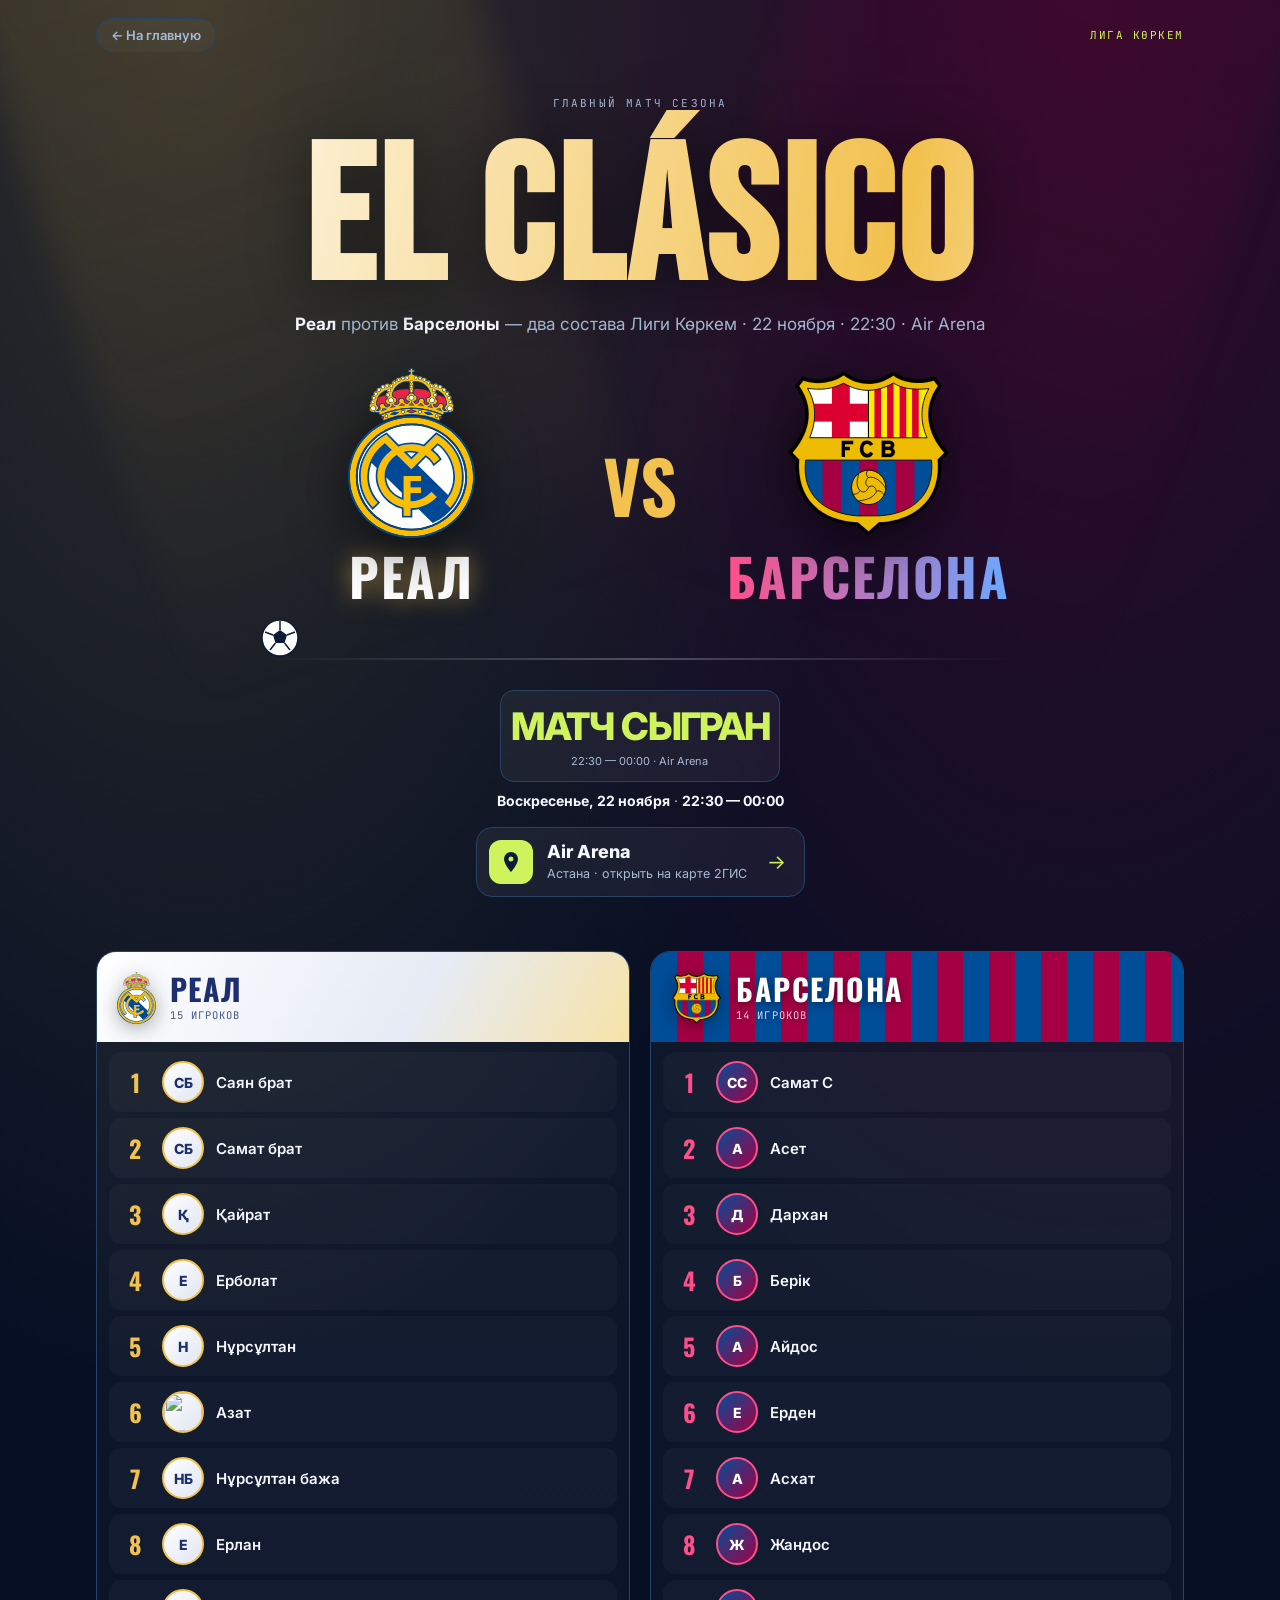
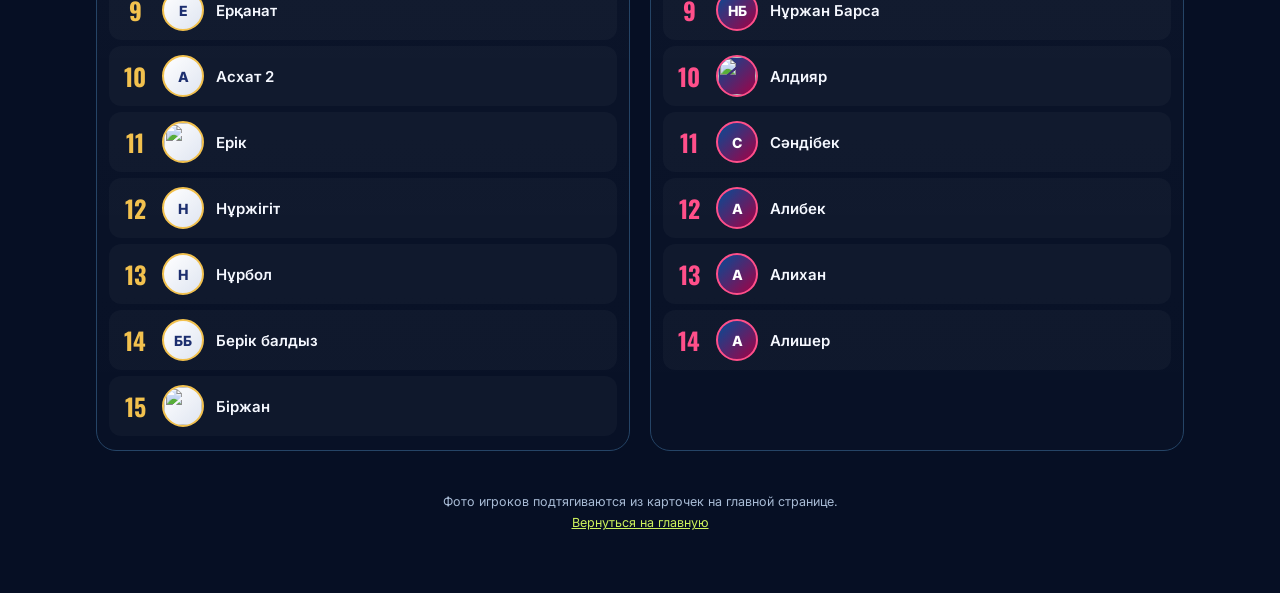
==== el-clasico.html @ fa51f512 "Add files via upload" ====
<!DOCTYPE html>
<html lang="ru">
<head>
<meta charset="UTF-8">
<meta name="viewport" content="width=device-width, initial-scale=1.0">
<title>Эль Класико — ЛИГА КӨРКЕМ</title>
<meta name="robots" content="noindex,nofollow">
<meta name="description" content="Эль Класико Лиги Көркем: Реал против Барселоны. Составы команд.">
<link rel="preconnect" href="https://fonts.googleapis.com">
<link href="https://fonts.googleapis.com/css2?family=Bebas+Neue&family=Oswald:wght@600;700&family=Inter:wght@400;500;600;700;800&family=JetBrains+Mono:wght@500;700&display=swap" rel="stylesheet">
<style>
:root{
  --bg:#060f24;--bg-2:#0b1b38;--line:#254466;--ink:#f5f8ff;--ink-dim:#a8bbd5;--turf:#cef35c;
  --real:#ffffff;--real-gold:#f2c14e;--real-navy:#1d2f6f;
  --barca-red:#a50044;--barca-blue:#004d98;--barca-gold:#edbb00;
}
*{box-sizing:border-box;margin:0;padding:0;}
html{scroll-behavior:smooth;overflow-x:clip;}
body{
  min-height:100vh;color:var(--ink);font-family:Inter,system-ui,sans-serif;overflow-x:hidden;
  background:
    radial-gradient(ellipse at 15% 0,rgba(242,193,78,.18),transparent 45%),
    radial-gradient(ellipse at 85% 0,rgba(165,0,68,.28),transparent 45%),
    var(--bg);
}
a{color:inherit;}

/* ===== INTRO: two halves crash together ===== */
.intro{position:fixed;inset:0;z-index:100;display:flex;pointer-events:none;overflow:hidden;}
.intro-half{flex:1;display:flex;flex-direction:column;align-items:center;justify-content:center;gap:14px;position:relative;}
.intro-half img{height:clamp(80px,22vw,190px);width:auto;max-width:80%;opacity:0;animation:wordIn 2.6s ease forwards;filter:drop-shadow(0 8px 24px rgba(0,0,0,.35));}
.intro-real{padding-right:clamp(50px,13vw,110px);background:linear-gradient(135deg,#ffffff,#e9edf6);color:var(--real-navy);animation:slideL 2.6s cubic-bezier(.7,0,.2,1) forwards;}
.intro-barca{padding-left:clamp(50px,13vw,110px);background:repeating-linear-gradient(90deg,var(--barca-blue) 0 44px,var(--barca-red) 44px 88px);color:#fff;animation:slideR 2.6s cubic-bezier(.7,0,.2,1) forwards;}
.intro-half span{font-family:'Oswald','Bebas Neue',sans-serif;font-weight:700;font-size:clamp(30px,9vw,130px);letter-spacing:.04em;opacity:0;animation:wordIn 2.6s ease forwards;}
.intro-barca span{text-shadow:0 4px 24px rgba(0,0,0,.4);}
.intro-vs{
  position:absolute;left:50%;top:50%;width:clamp(90px,22vw,170px);aspect-ratio:1;border-radius:50%;
  display:flex;align-items:center;justify-content:center;transform:translate(-50%,-50%) scale(0);
  background:radial-gradient(circle,#fff6d6,var(--real-gold) 60%,#b8860b);color:#1a1200;
  font-family:'Oswald','Bebas Neue',sans-serif;font-weight:700;font-size:clamp(44px,10vw,84px);
  box-shadow:0 0 0 10px rgba(255,255,255,.15),0 0 80px 20px rgba(242,193,78,.6);
  animation:vsPop 2.6s cubic-bezier(.3,1.6,.5,1) forwards;
}
.intro-flash{position:absolute;inset:0;background:#fff;opacity:0;animation:flash 2.6s ease forwards;}
@keyframes slideL{0%{transform:translateX(-100%)}22%{transform:translateX(0)}78%{transform:translateX(0)}100%{transform:translateX(-102%)}}
@keyframes slideR{0%{transform:translateX(100%)}22%{transform:translateX(0)}78%{transform:translateX(0)}100%{transform:translateX(102%)}}
@keyframes wordIn{0%,18%{opacity:0;transform:scale(1.3)}30%,78%{opacity:1;transform:scale(1)}100%{opacity:0}}
@keyframes vsPop{0%,24%{transform:translate(-50%,-50%) scale(0) rotate(-90deg)}36%{transform:translate(-50%,-50%) scale(1.15) rotate(8deg)}44%,72%{transform:translate(-50%,-50%) scale(1) rotate(0)}84%,100%{transform:translate(-50%,-50%) scale(0) rotate(90deg)}}
@keyframes flash{0%,26%{opacity:0}29%{opacity:.85}40%,100%{opacity:0}}
.intro.done{display:none;}

/* ===== PAGE ===== */
.wrap{max-width:1120px;margin:0 auto;padding:0 16px 60px;position:relative;z-index:1;}
.topbar{display:flex;align-items:center;justify-content:space-between;gap:12px;padding:18px 0;}
.back{display:inline-flex;align-items:center;gap:8px;text-decoration:none;font-size:13px;font-weight:600;color:var(--ink-dim);border:1px solid var(--line);border-radius:999px;padding:8px 14px;background:rgba(255,255,255,.03);transition:.2s;}
.back:hover{color:var(--ink);border-color:var(--turf);}
.brand{font-family:'JetBrains Mono',monospace;font-size:11px;letter-spacing:.14em;color:var(--turf);text-transform:uppercase;}

/* light beams */
.beams{position:fixed;inset:0;pointer-events:none;z-index:0;overflow:hidden;}
.beam{position:absolute;top:-20%;width:38vw;height:140%;opacity:.13;filter:blur(18px);transform-origin:top center;animation:sweep 9s ease-in-out infinite alternate;}
.beam.l{left:-6vw;background:linear-gradient(180deg,var(--real-gold),transparent 70%);transform:rotate(-18deg);}
.beam.r{right:-6vw;background:linear-gradient(180deg,var(--barca-red),transparent 70%);transform:rotate(18deg);animation-delay:-4.5s;}
@keyframes sweep{from{transform:rotate(-24deg)}to{transform:rotate(-8deg)}}
.beam.r{animation-name:sweepR;}
@keyframes sweepR{from{transform:rotate(24deg)}to{transform:rotate(8deg)}}

.hero{text-align:center;padding:26px 0 10px;}
.eyebrow{font-family:'JetBrains Mono',monospace;font-size:11px;letter-spacing:.2em;text-transform:uppercase;color:var(--ink-dim);}
.title{
  font-family:'Bebas Neue','Oswald',sans-serif;font-size:clamp(64px,17vw,190px);line-height:.88;letter-spacing:.02em;margin:0 0 6px;padding-top:.16em;
  background:linear-gradient(100deg,#ffffff 0%,var(--real-gold) 30%,#ffffff 45%,var(--barca-gold) 60%,#ff5d8f 75%,#ffffff 100%);
  background-size:250% 100%;-webkit-background-clip:text;background-clip:text;color:transparent;
  animation:shimmer 6s linear infinite;filter:drop-shadow(0 6px 30px rgba(0,0,0,.45));
}
@keyframes shimmer{from{background-position:0% 0}to{background-position:250% 0}}
.subtitle{font-size:clamp(14px,3.6vw,17px);color:var(--ink-dim);}
.subtitle b{color:var(--ink);}

.face{display:grid;grid-template-columns:minmax(0,1fr) auto minmax(0,1fr);align-items:center;gap:clamp(10px,4vw,40px);margin:34px auto 8px;max-width:760px;}
.club{display:flex;flex-direction:column;align-items:center;gap:12px;}
.club-name{font-family:'Oswald','Bebas Neue',sans-serif;font-weight:700;font-size:clamp(19px,5.2vw,52px);max-width:100%;letter-spacing:.04em;line-height:1;}
.club-real .club-name{color:#fff;text-shadow:0 0 24px rgba(242,193,78,.55);}
.club-barca .club-name{background:linear-gradient(90deg,#ff4f8a,#6aa8ff);-webkit-background-clip:text;background-clip:text;color:transparent;}
.shield{height:clamp(104px,27vw,170px);width:auto;max-width:100%;filter:drop-shadow(0 14px 30px rgba(0,0,0,.55));animation:float 4s ease-in-out infinite;}
.club-barca .shield{animation-delay:-2s;}
@keyframes float{0%,100%{transform:translateY(0) rotate(-2deg)}50%{transform:translateY(-10px) rotate(2deg)}}
.vs{font-family:'Oswald','Bebas Neue',sans-serif;font-weight:700;font-size:clamp(38px,10vw,72px);color:var(--real-gold);position:relative;animation:pulse 1.8s ease-in-out infinite;}
@keyframes pulse{0%,100%{transform:scale(1);text-shadow:0 0 0 rgba(242,193,78,0)}50%{transform:scale(1.12);text-shadow:0 0 28px rgba(242,193,78,.8)}}

/* rolling ball */
.ball-track{position:relative;height:56px;max-width:760px;margin:6px auto 0;overflow:hidden;}
.ball-track::after{content:"";position:absolute;left:0;right:0;bottom:6px;height:2px;background:linear-gradient(90deg,transparent,rgba(255,255,255,.25),transparent);}
.ball{position:absolute;bottom:8px;width:40px;height:40px;animation:roll 5s ease-in-out infinite alternate;}
.ball svg{width:100%;height:100%;animation:spin 5s ease-in-out infinite alternate;}
@keyframes roll{from{left:4%}to{left:calc(96% - 40px)}}
@keyframes spin{from{transform:rotate(0)}to{transform:rotate(1080deg)}}

.countdown{display:flex;justify-content:center;gap:10px;margin:10px 0 6px;flex-wrap:wrap;}
.cd{min-width:74px;padding:12px 10px;border-radius:14px;background:rgba(255,255,255,.05);border:1px solid var(--line);text-align:center;}
.cd b{display:block;font-size:clamp(26px,7vw,38px);font-weight:800;letter-spacing:-.05em;color:var(--turf);font-variant-numeric:tabular-nums;}
.cd span{font-size:11px;color:var(--ink-dim);}
.when{margin-top:10px;font-size:14px;color:var(--ink-dim);}
.venue{
  display:inline-flex;align-items:center;gap:14px;margin-top:18px;padding:12px 18px 12px 12px;border-radius:16px;text-decoration:none;
  background:rgba(255,255,255,.05);border:1px solid var(--line);text-align:left;max-width:100%;transition:.2s;
}
.venue:hover{border-color:var(--turf);background:rgba(206,243,92,.08);transform:translateY(-2px);}
.venue-pin{width:44px;height:44px;flex:none;border-radius:12px;display:flex;align-items:center;justify-content:center;background:var(--turf);color:#0b1b38;animation:pin 2s ease-in-out infinite;}
.venue-pin svg{width:24px;height:24px;}
@keyframes pin{0%,100%{transform:translateY(0)}50%{transform:translateY(-4px)}}
.venue-text b{display:block;font-size:18px;font-weight:800;color:var(--ink);}
.venue-text small{font-size:12.5px;color:var(--ink-dim);}
.venue-go{margin-left:6px;font-size:20px;color:var(--turf);}
.when b{color:var(--ink);}

/* ===== LINE-UPS ===== */
.lineups{display:grid;grid-template-columns:1fr 1fr;gap:20px;margin-top:44px;}
.team{border-radius:20px;overflow:hidden;border:1px solid var(--line);background:linear-gradient(180deg,rgba(255,255,255,.04),rgba(255,255,255,.01));position:relative;}
.team-head{padding:20px 20px 18px;display:flex;align-items:center;gap:14px;position:relative;overflow:hidden;}
.team-real .team-head{background:linear-gradient(120deg,#ffffff,#e6ebf5 60%,#f7e3a8);color:var(--real-navy);}
.team-barca .team-head{background:repeating-linear-gradient(90deg,var(--barca-blue) 0 26px,var(--barca-red) 26px 52px);color:#fff;}
.team-head::after{content:"";position:absolute;top:0;bottom:0;width:40%;left:-60%;background:linear-gradient(100deg,transparent,rgba(255,255,255,.55),transparent);animation:glint 4.5s ease-in-out infinite;}
.team-barca .team-head::after{animation-delay:-2.2s;background:linear-gradient(100deg,transparent,rgba(255,255,255,.3),transparent);}
@keyframes glint{0%,60%{left:-60%}100%{left:130%}}
.team-head .mini{height:52px;width:auto;flex:none;position:relative;z-index:1;filter:drop-shadow(0 4px 10px rgba(0,0,0,.35));}
.team-head h2{font-family:'Oswald','Bebas Neue',sans-serif;font-weight:700;font-size:30px;letter-spacing:.05em;line-height:1;}
.team-head small{display:block;font-family:'JetBrains Mono',monospace;font-size:10.5px;letter-spacing:.1em;opacity:.8;margin-top:4px;}
.team-barca .team-head h2,.team-barca .team-head small{text-shadow:0 2px 10px rgba(0,0,0,.45);}
.roster{list-style:none;padding:10px 12px 14px;display:flex;flex-direction:column;gap:6px;}
.player{
  --c:var(--real-gold);display:flex;align-items:center;gap:12px;padding:8px 10px;border-radius:12px;
  background:rgba(255,255,255,.03);border:1px solid transparent;
  opacity:0;transform:translateY(14px) scale(.98);transition:transform .25s,border-color .25s,background .25s;
}
.team-barca .player{--c:#ff4f8a;}
.player.in{animation:playerIn .55s cubic-bezier(.2,.8,.2,1) forwards;animation-delay:var(--d,0s);}
@keyframes playerIn{to{opacity:1;transform:none}}
.player:hover{border-color:var(--c);background:rgba(255,255,255,.06);transform:translateX(4px);}
.num{width:30px;flex:none;text-align:center;font-family:'Oswald','Bebas Neue',sans-serif;font-weight:700;font-size:24px;color:var(--c);}
.ava{width:42px;height:42px;flex:none;border-radius:50%;overflow:hidden;display:flex;align-items:center;justify-content:center;font-weight:800;font-size:14px;border:2px solid var(--c);}
.team-real .ava{background:linear-gradient(135deg,#fff,#dfe5f1);color:var(--real-navy);}
.team-barca .ava{background:linear-gradient(135deg,var(--barca-blue),var(--barca-red));color:#fff;}
.ava img{width:100%;height:100%;object-fit:cover;display:block;}
.pname{font-size:15px;font-weight:600;min-width:0;overflow:hidden;text-overflow:ellipsis;white-space:nowrap;}
.count{margin-left:auto;font-family:'JetBrains Mono',monospace;font-size:11px;color:var(--ink-dim);}

.foot{text-align:center;margin-top:40px;color:var(--ink-dim);font-size:12.5px;line-height:1.7;}
.foot a{color:var(--turf);}

@media (max-width:760px){
  .lineups{grid-template-columns:1fr;}
}
@media (prefers-reduced-motion:reduce){
  .intro{display:none;}
  *,*::before,*::after{animation:none !important;transition:none !important;}
  .player{opacity:1;transform:none;}
}
</style>
</head>
<body>

<div class="intro" id="intro" aria-hidden="true">
  <div class="intro-half intro-real"><img src="img/real-madrid.svg" alt=""><span>РЕАЛ</span></div>
  <div class="intro-half intro-barca"><img src="img/fc-barcelona.svg" alt=""><span>БАРСА</span></div>
  <div class="intro-vs">VS</div>
  <div class="intro-flash"></div>
</div>

<div class="beams" aria-hidden="true"><div class="beam l"></div><div class="beam r"></div></div>

<div class="wrap">
  <div class="topbar">
    <a class="back" href="index.html">← На главную</a>
    <span class="brand">Лига Көркем</span>
  </div>

  <header class="hero">
    <div class="eyebrow">Главный матч сезона</div>
    <h1 class="title">EL CLÁSICO</h1>
    <p class="subtitle"><b>Реал</b> против <b>Барселоны</b> — два состава Лиги Көркем · 22 ноября · 22:30 · Air Arena</p>

    <div class="face">
      <div class="club club-real">
        <img class="shield" src="img/real-madrid.svg" alt="Герб Реала">
        <div class="club-name">РЕАЛ</div>
      </div>
      <div class="vs">VS</div>
      <div class="club club-barca">
        <img class="shield" src="img/fc-barcelona.svg" alt="Герб Барселоны">
        <div class="club-name">БАРСЕЛОНА</div>
      </div>
    </div>

    <div class="ball-track" aria-hidden="true">
      <div class="ball">
        <svg viewBox="0 0 40 40"><circle cx="20" cy="20" r="18" fill="#fff" stroke="#0b1b38" stroke-width="1.5"/><path d="M20 12 L27 17 L24.5 25 H15.5 L13 17 Z" fill="#0b1b38"/><path d="M20 12 V3 M27 17 L35 14 M24.5 25 L30 32 M15.5 25 L10 32 M13 17 L5 14" stroke="#0b1b38" stroke-width="1.5"/></svg>
      </div>
    </div>

    <div class="eyebrow" id="cdLabel" style="margin-top:24px;">До дня матча</div>
    <div class="countdown" id="countdown" aria-live="off">
      <div class="cd"><b id="cdD">0</b><span>дней</span></div>
      <div class="cd"><b id="cdH">0</b><span>часов</span></div>
      <div class="cd"><b id="cdM">0</b><span>минут</span></div>
      <div class="cd"><b id="cdS">0</b><span>секунд</span></div>
    </div>
    <div class="when" id="when"></div>
    <a class="venue" href="https://2gis.kz/astana/geo/70000001110439017/71.373244,51.077439" target="_blank" rel="noopener">
      <span class="venue-pin" aria-hidden="true"><svg viewBox="0 0 24 24"><path d="M12 2a7 7 0 0 0-7 7c0 5.2 7 13 7 13s7-7.8 7-13a7 7 0 0 0-7-7zm0 9.5A2.5 2.5 0 1 1 12 6.5a2.5 2.5 0 0 1 0 5z" fill="currentColor"/></svg></span>
      <span class="venue-text"><b>Air Arena</b><small>Астана · открыть на карте 2ГИС</small></span>
      <span class="venue-go" aria-hidden="true">→</span>
    </a>
  </header>

  <section class="lineups" aria-label="Составы">
    <article class="team team-real">
      <div class="team-head">
        <img class="mini" src="img/real-madrid.svg" alt="">
        <div><h2>РЕАЛ</h2><small id="countReal">СОСТАВ</small></div>
      </div>
      <ol class="roster" id="rosterReal"></ol>
    </article>
    <article class="team team-barca">
      <div class="team-head">
        <img class="mini" src="img/fc-barcelona.svg" alt="">
        <div><h2>БАРСЕЛОНА</h2><small id="countBarca">СОСТАВ</small></div>
      </div>
      <ol class="roster" id="rosterBarca"></ol>
    </article>
  </section>

  <p class="foot">Фото игроков подтягиваются из карточек на главной странице.<br><a href="index.html">Вернуться на главную</a></p>
</div>

<script>
/* Match day and time (Astana, UTC+5). An end time earlier than the start means after midnight. */
const CLASICO_DATE = "2026-11-22";
const CLASICO_TIME = "22:30";
const CLASICO_END = "00:00";

/* id = player id on the main page, so the card photo can be shown; null = not in the base yet.
   photo = a picture kept in the repo (img/players/), shown instead of the database one. */
const REAL = [
  {name:"Саян брат", id:13}, {name:"Самат брат", id:30}, {name:"Қайрат", id:4}, {name:"Ерболат", id:3},
  {name:"Нұрсұлтан", id:23}, {name:"Азат", id:11, photo:"img/players/azat.webp"}, {name:"Нұрсұлтан бажа", id:2}, {name:"Ерлан", id:15},
  {name:"Ерқанат", id:null}, {name:"Асхат 2", id:null}, {name:"Ерік", id:null, photo:"img/players/erik.webp"}, {name:"Нұржігіт", id:14},
  {name:"Нұрбол", id:5}, {name:"Берік балдыз", id:17}, {name:"Біржан", id:null, photo:"img/players/birzhan.webp"}
];
const BARCA = [
  {name:"Самат С", id:29}, {name:"Асет", id:9}, {name:"Дархан", id:1}, {name:"Берік", id:31},
  {name:"Айдос", id:25}, {name:"Ерден", id:16}, {name:"Асхат", id:10}, {name:"Жандос", id:7},
  {name:"Нұржан Барса", id:27}, {name:"Алдияр", id:12, photo:"img/players/aldiyar.webp"}, {name:"Сәндібек", id:8}, {name:"Алибек", id:21},
  {name:"Алихан", id:6}, {name:"Алишер", id:null}
];

const SUPABASE_URL = "https://zqcmalkwnonvpdpfnive.supabase.co";
const SUPABASE_ANON_KEY = "eyJhbGciOiJIUzI1NiIsInR5cCI6IkpXVCJ9.eyJpc3MiOiJzdXBhYmFzZSIsInJlZiI6InpxY21hbGt3bm9udnBkcGZuaXZlIiwicm9sZSI6ImFub24iLCJpYXQiOjE3ODQzMTUyMjksImV4cCI6MjA5OTg5MTIyOX0.Jg2g1Ysm6sxayHot3XFTdHs9Q5ZvdEonglq4zp9zMRU";

function esc(s){ return String(s).replace(/[&<>"']/g,c=>({"&":"&amp;","<":"&lt;",">":"&gt;",'"':"&quot;","'":"&#39;"}[c])); }
function initials(name){ return name.split(/\s+/).filter(w=>/^\p{L}/u.test(w)).map(w=>w[0]).slice(0,2).join("").toUpperCase(); }
function plural(n,one,few,many){ const a=n%10,b=n%100; return a===1&&b!==11?one:a>=2&&a<=4&&(b<12||b>14)?few:many; }

function renderRoster(listId, countId, players){
  const ol = document.getElementById(listId);
  ol.innerHTML = players.map((p,i)=>`
    <li class="player" style="--d:${(i*0.06).toFixed(2)}s" data-id="${p.id ?? ""}">
      <span class="num">${i+1}</span>
      <span class="ava">${p.photo ? `<img src="${esc(p.photo)}" alt="" data-static>` : esc(initials(p.name))}</span>
      <span class="pname">${esc(p.name)}</span>
    </li>`).join("");
  document.getElementById(countId).textContent = `${players.length} ${plural(players.length,"ИГРОК","ИГРОКА","ИГРОКОВ")}`;
}
renderRoster("rosterReal","countReal",REAL);
renderRoster("rosterBarca","countBarca",BARCA);

/* players appear one by one when the line-up scrolls into view */
const io = "IntersectionObserver" in window ? new IntersectionObserver(entries=>{
  entries.forEach(e=>{ if(e.isIntersecting){ e.target.querySelectorAll(".player").forEach(el=>el.classList.add("in")); io.unobserve(e.target); } });
},{threshold:.15}) : null;
document.querySelectorAll(".roster").forEach(r=>{ if(io) io.observe(r); else r.querySelectorAll(".player").forEach(el=>el.classList.add("in")); });

/* intro overlay: remove after it plays, or on tap */
const intro = document.getElementById("intro");
const hideIntro = ()=>intro.classList.add("done");
setTimeout(hideIntro, 2700);
document.addEventListener("click", hideIntro, {once:true});

/* countdown */
const KICKOFF = new Date(`${CLASICO_DATE}T${CLASICO_TIME || "00:00"}:00+05:00`);
const MATCH_END = CLASICO_TIME
  ? new Date(new Date(`${CLASICO_DATE}T${CLASICO_END}:00+05:00`).getTime() + (CLASICO_END <= CLASICO_TIME ? 86400000 : 0))
  : new Date(`${CLASICO_DATE}T23:59:59+05:00`);
const dateText = new Intl.DateTimeFormat("ru-RU",{timeZone:"Asia/Qyzylorda",weekday:"long",day:"numeric",month:"long"}).format(KICKOFF);
document.getElementById("when").innerHTML = `<b>${dateText[0].toUpperCase()+dateText.slice(1)}</b> · `
  + (CLASICO_TIME ? `<b>${CLASICO_TIME} — ${CLASICO_END}</b>` : "время начала уточняется");
document.getElementById("cdLabel").textContent = CLASICO_TIME ? "До начала матча" : "До дня матча";
function tick(){
  const now = Date.now();
  let s = Math.max(0, Math.floor((KICKOFF - now)/1000));
  if(s===0){
    const live = now <= MATCH_END;
    document.getElementById("cdLabel").textContent = "";
    document.getElementById("countdown").innerHTML = `<div class="cd" style="min-width:220px"><b>${live ? (CLASICO_TIME ? "ИДЁТ МАТЧ" : "МАТЧ СЕГОДНЯ") : "МАТЧ СЫГРАН"}</b><span>${CLASICO_TIME ? `${CLASICO_TIME} — ${CLASICO_END} · ` : ""}Air Arena</span></div>`;
    if(live) setTimeout(tick, 30000); // switch to "played" when the match ends
    return;
  }
  const set=(id,v)=>{ document.getElementById(id).textContent = v; };
  set("cdD", Math.floor(s/86400)); s%=86400;
  set("cdH", Math.floor(s/3600)); s%=3600;
  set("cdM", Math.floor(s/60));
  set("cdS", s%60);
  setTimeout(tick, 1000);
}
tick();

/* photos from the main page's player cards (read-only; the page works without them) */
const sbGet = async query=>{
  const res = await fetch(`${SUPABASE_URL}/rest/v1/app_data?${query}`, {headers:{apikey:SUPABASE_ANON_KEY, Authorization:`Bearer ${SUPABASE_ANON_KEY}`}});
  if(!res.ok) throw new Error(res.status);
  return res.json();
};
// same letter folding as the main page, so "Ерқанат" finds "Ерканат" too
const normName = s=>s.toLowerCase().replace(/ё/g,"е").replace(/ә/g,"а").replace(/қ/g,"к").replace(/[ұү]/g,"у")
  .replace(/ғ/g,"г").replace(/і/g,"и").replace(/ң/g,"н").replace(/ө/g,"о").replace(/\s+/g," ").trim();
/* Players added on the site itself (not in the built-in list) only have an id in the database: find them by name. */
async function linkCustomPlayers(){
  const missing = [...REAL, ...BARCA].filter(p=>p.id===null);
  if(!missing.length) return;
  const rows = await sbGet(`select=value&key=eq.custom-players`);
  let custom = [];
  try{ custom = JSON.parse(rows[0]?.value || "[]"); }catch(e){}
  missing.forEach(p=>{
    const found = custom.find(c=>c && c.name && normName(c.name)===normName(p.name));
    if(!found) return;
    p.id = found.id;
    document.querySelectorAll(".player").forEach(li=>{
      if(li.dataset.id==="" && li.querySelector(".pname").textContent===p.name) li.dataset.id = found.id;
    });
  });
}
async function loadPhotos(){
  try{ await linkCustomPlayers(); }catch(e){ /* keep going with the known ids */ }
  const ids = [...new Set([...REAL, ...BARCA].map(p=>p.id).filter(id=>id!==null))];
  const keys = ids.map(id=>`"photo:${id}"`).join(",");
  try{
    const rows = await sbGet(`select=key,value&key=in.(${encodeURIComponent(keys)})`);
    rows.forEach(row=>{
      const id = row.key.slice(6);
      if(typeof row.value!=="string" || !/^(data:image\/|https:\/\/)/.test(row.value)) return;
      document.querySelectorAll(`.player[data-id="${id}"] .ava`).forEach(ava=>{
        if(ava.querySelector("img[data-static]")) return; // a photo placed in the repo wins over the database one
        const img = new Image();
        img.alt = ""; img.src = row.value;
        img.onload = ()=>ava.replaceChildren(img);
      });
    });
  }catch(e){ /* database asleep or offline: initials stay */ }
}
loadPhotos();
</script>
</body>
</html>
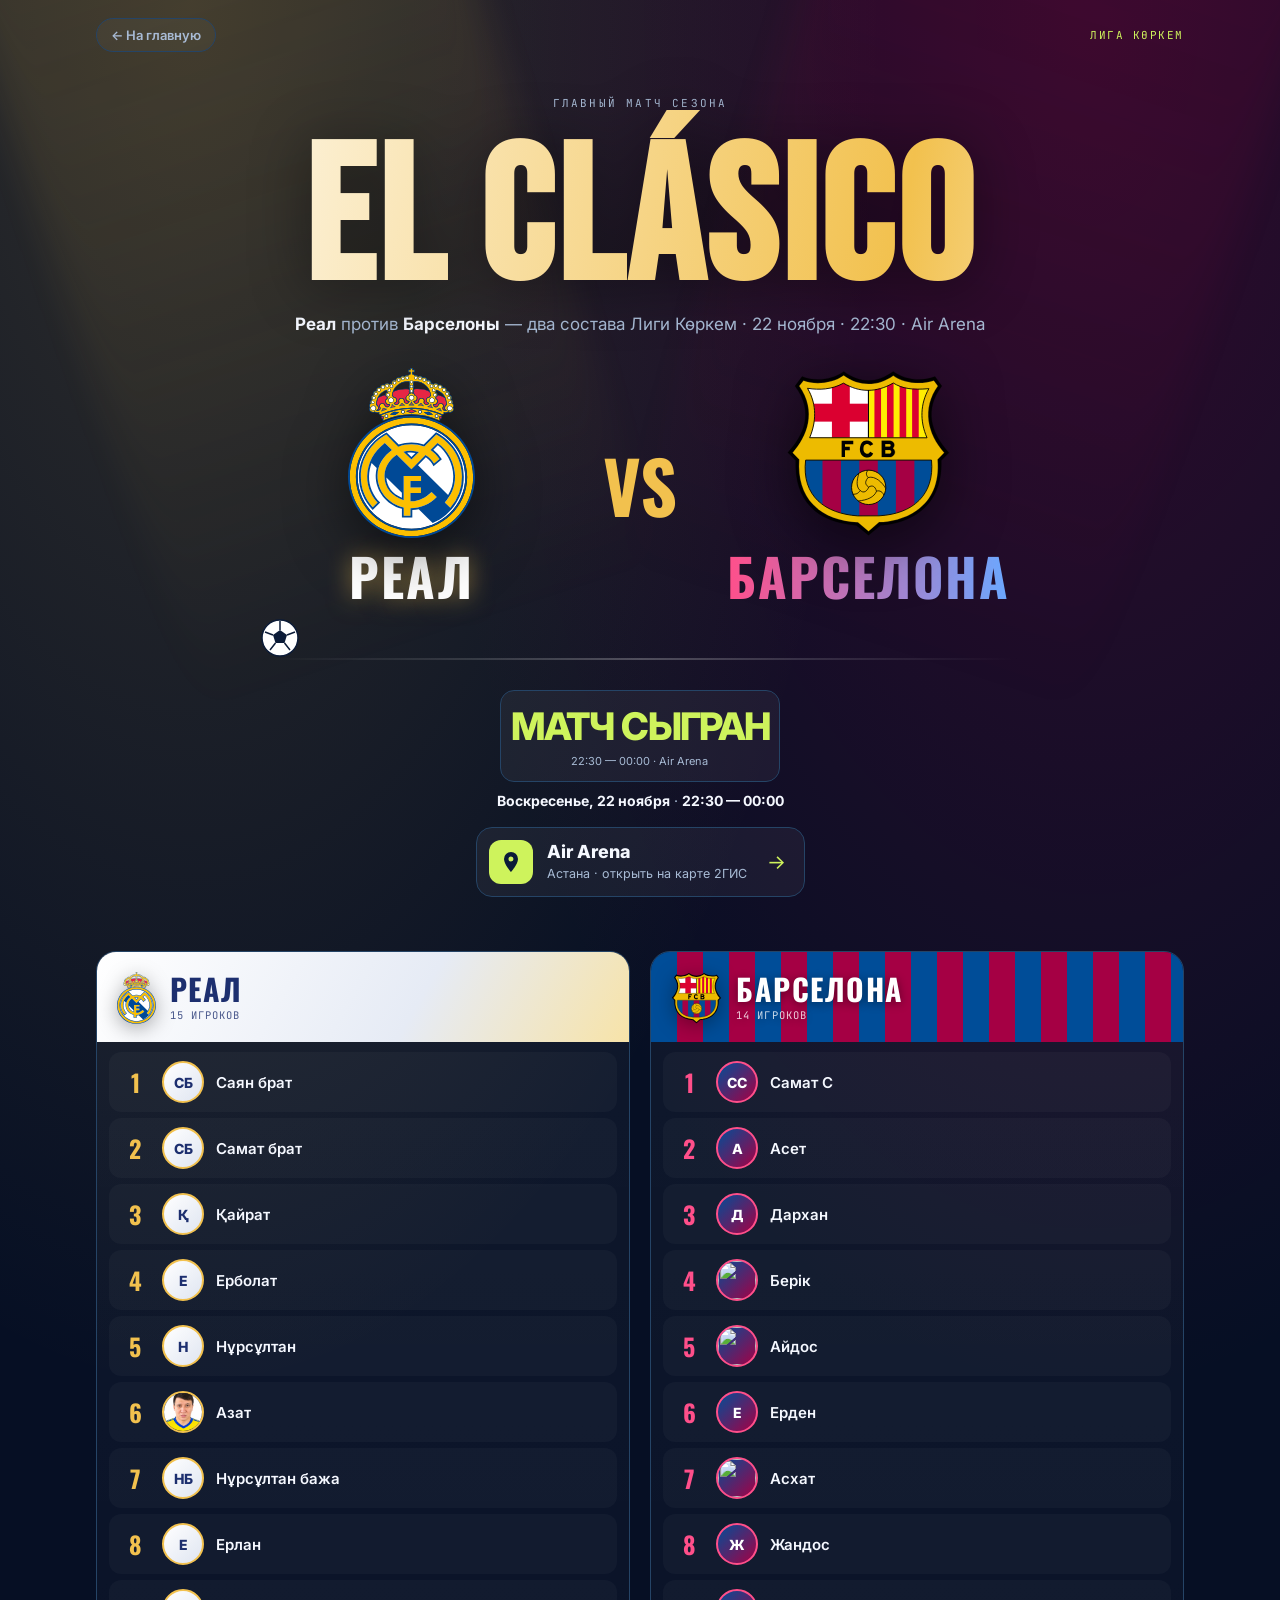
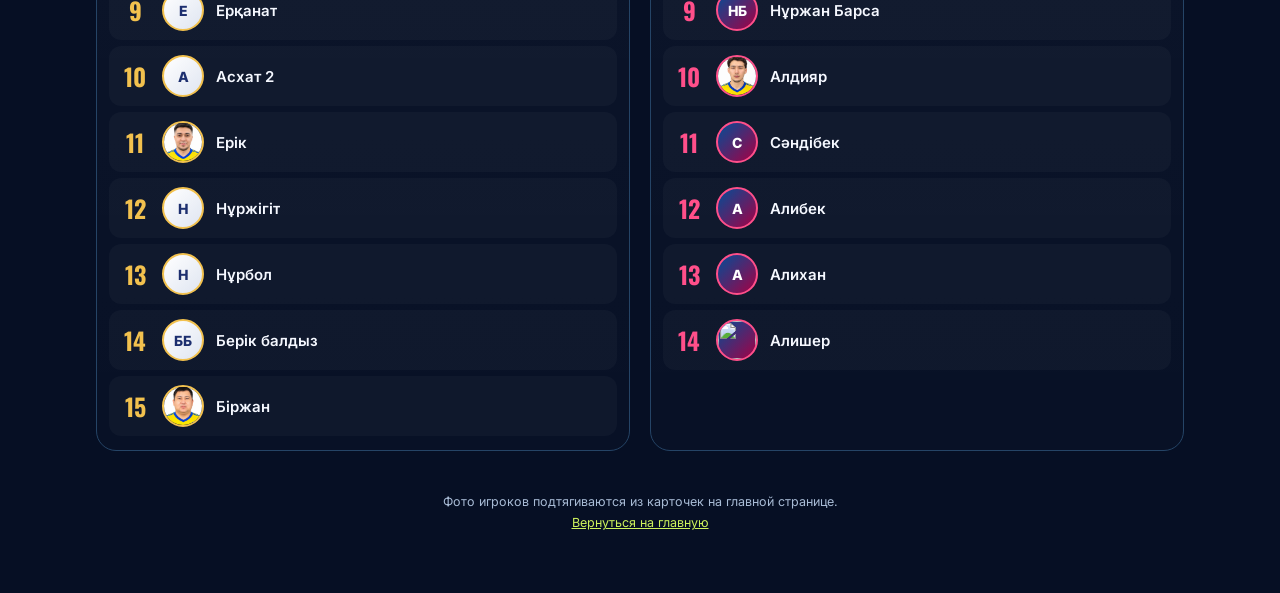
==== commit c7de9959: "Update el-clasico.html" ====
--- a/el-clasico.html
+++ b/el-clasico.html
@@ -248,10 +248,10 @@
   {name:"Нұрбол", id:5}, {name:"Берік балдыз", id:17}, {name:"Біржан", id:null, photo:"img/players/birzhan.webp"}
 ];
 const BARCA = [
-  {name:"Самат С", id:29}, {name:"Асет", id:9}, {name:"Дархан", id:1}, {name:"Берік", id:31},
-  {name:"Айдос", id:25}, {name:"Ерден", id:16}, {name:"Асхат", id:10}, {name:"Жандос", id:7},
+  {name:"Самат С", id:29}, {name:"Асет", id:9}, {name:"Дархан", id:1}, {name:"Берік", id:31, photo:"img/players/berik.webp"},
+  {name:"Айдос", id:25, photo:"img/players/aidos.webp"}, {name:"Ерден", id:16}, {name:"Асхат", id:10, photo:"img/players/askhat.webp"}, {name:"Жандос", id:7},
   {name:"Нұржан Барса", id:27}, {name:"Алдияр", id:12, photo:"img/players/aldiyar.webp"}, {name:"Сәндібек", id:8}, {name:"Алибек", id:21},
-  {name:"Алихан", id:6}, {name:"Алишер", id:null}
+  {name:"Алихан", id:6}, {name:"Алишер", id:null, photo:"img/players/alisher.webp"}
 ];
 
 const SUPABASE_URL = "https://zqcmalkwnonvpdpfnive.supabase.co";
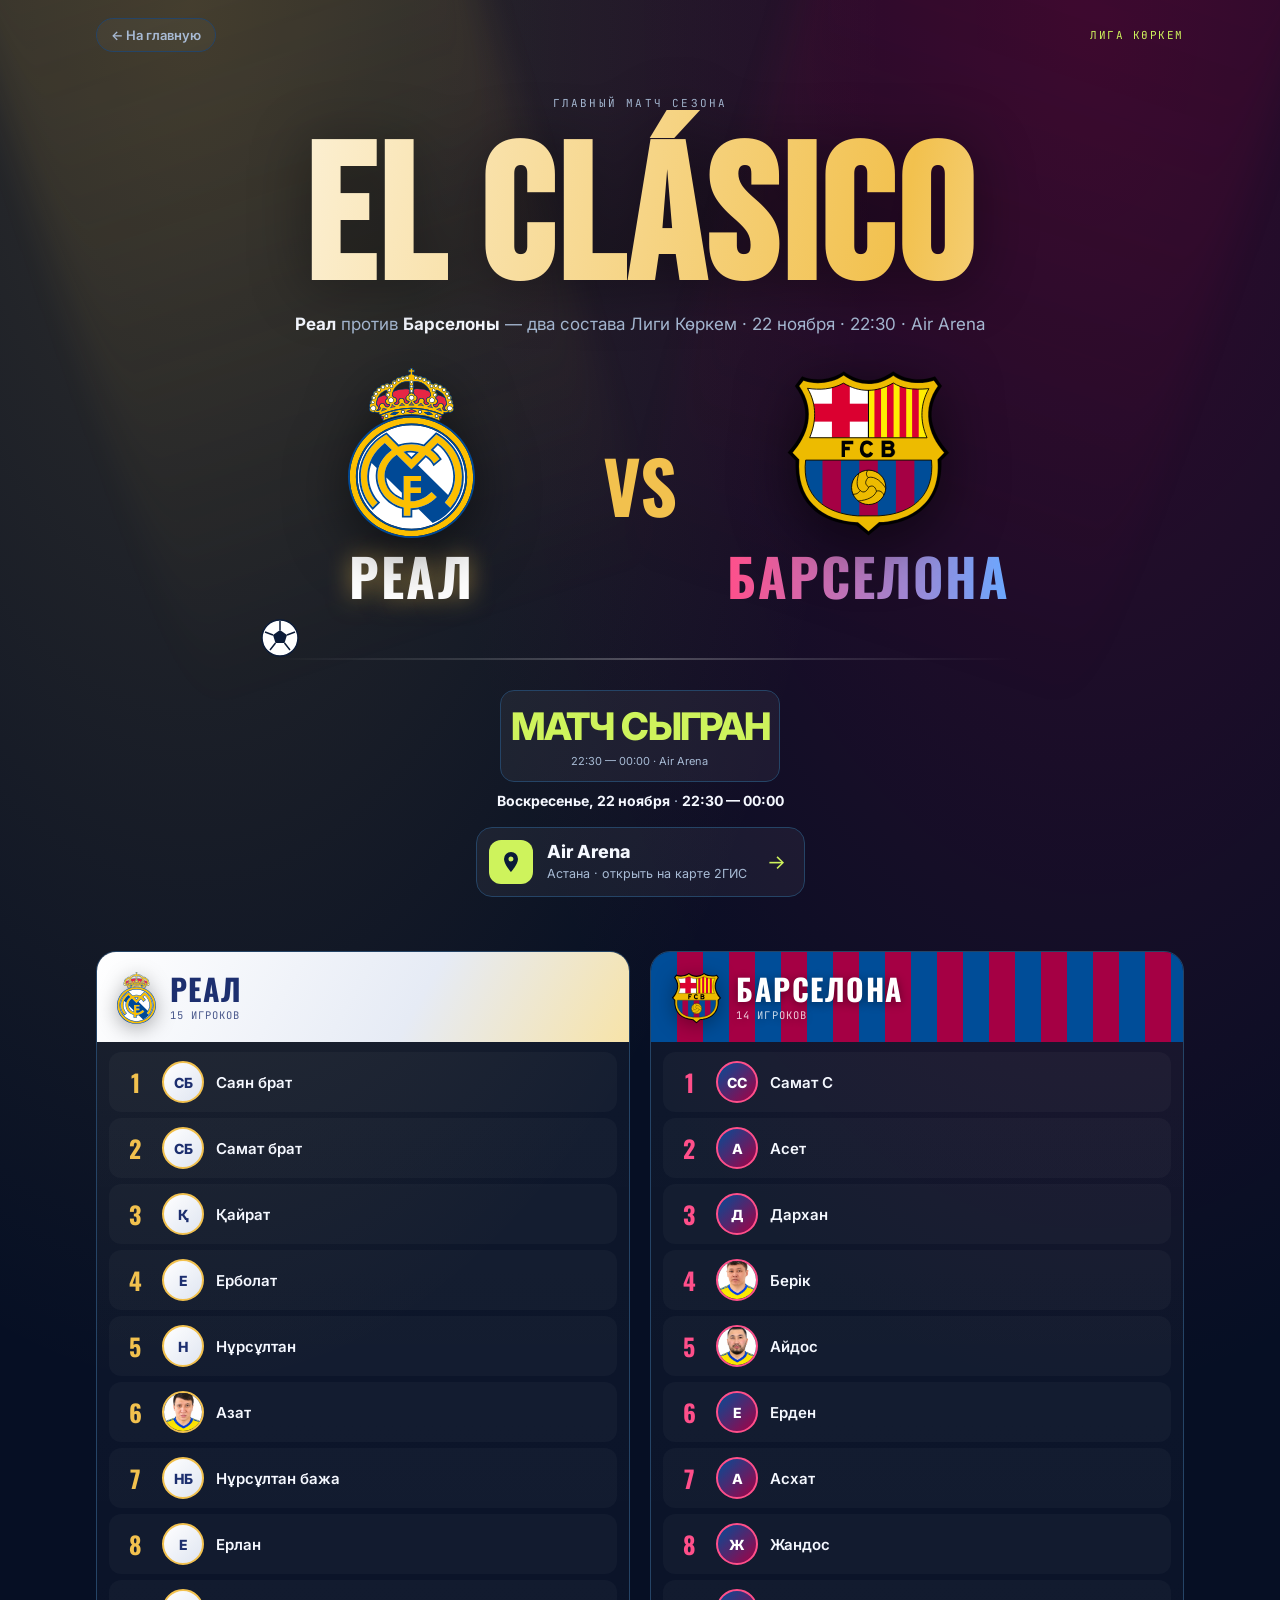
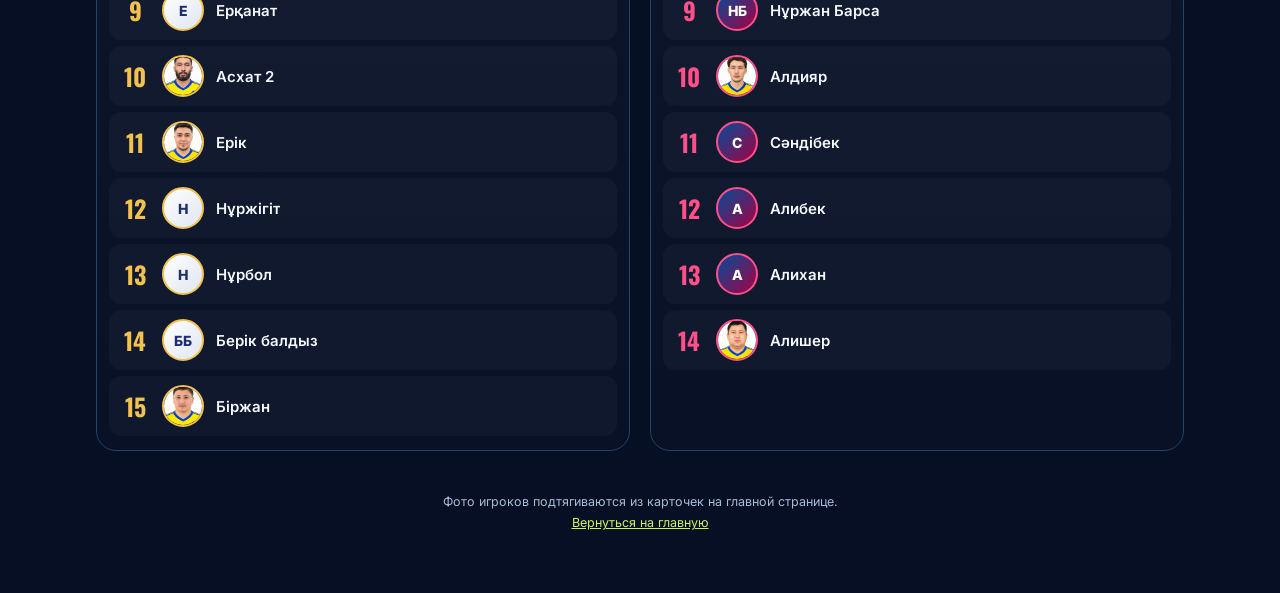
==== commit 5ce62846: "Add files via upload" ====
--- a/el-clasico.html
+++ b/el-clasico.html
@@ -244,12 +244,12 @@
 const REAL = [
   {name:"Саян брат", id:13}, {name:"Самат брат", id:30}, {name:"Қайрат", id:4}, {name:"Ерболат", id:3},
   {name:"Нұрсұлтан", id:23}, {name:"Азат", id:11, photo:"img/players/azat.webp"}, {name:"Нұрсұлтан бажа", id:2}, {name:"Ерлан", id:15},
-  {name:"Ерқанат", id:null}, {name:"Асхат 2", id:null}, {name:"Ерік", id:null, photo:"img/players/erik.webp"}, {name:"Нұржігіт", id:14},
+  {name:"Ерқанат", id:null}, {name:"Асхат 2", id:null, photo:"img/players/askhat2.webp"}, {name:"Ерік", id:null, photo:"img/players/erik.webp"}, {name:"Нұржігіт", id:14},
   {name:"Нұрбол", id:5}, {name:"Берік балдыз", id:17}, {name:"Біржан", id:null, photo:"img/players/birzhan.webp"}
 ];
 const BARCA = [
   {name:"Самат С", id:29}, {name:"Асет", id:9}, {name:"Дархан", id:1}, {name:"Берік", id:31, photo:"img/players/berik.webp"},
-  {name:"Айдос", id:25, photo:"img/players/aidos.webp"}, {name:"Ерден", id:16}, {name:"Асхат", id:10, photo:"img/players/askhat.webp"}, {name:"Жандос", id:7},
+  {name:"Айдос", id:25, photo:"img/players/aidos.webp"}, {name:"Ерден", id:16}, {name:"Асхат", id:10}, {name:"Жандос", id:7},
   {name:"Нұржан Барса", id:27}, {name:"Алдияр", id:12, photo:"img/players/aldiyar.webp"}, {name:"Сәндібек", id:8}, {name:"Алибек", id:21},
   {name:"Алихан", id:6}, {name:"Алишер", id:null, photo:"img/players/alisher.webp"}
 ];
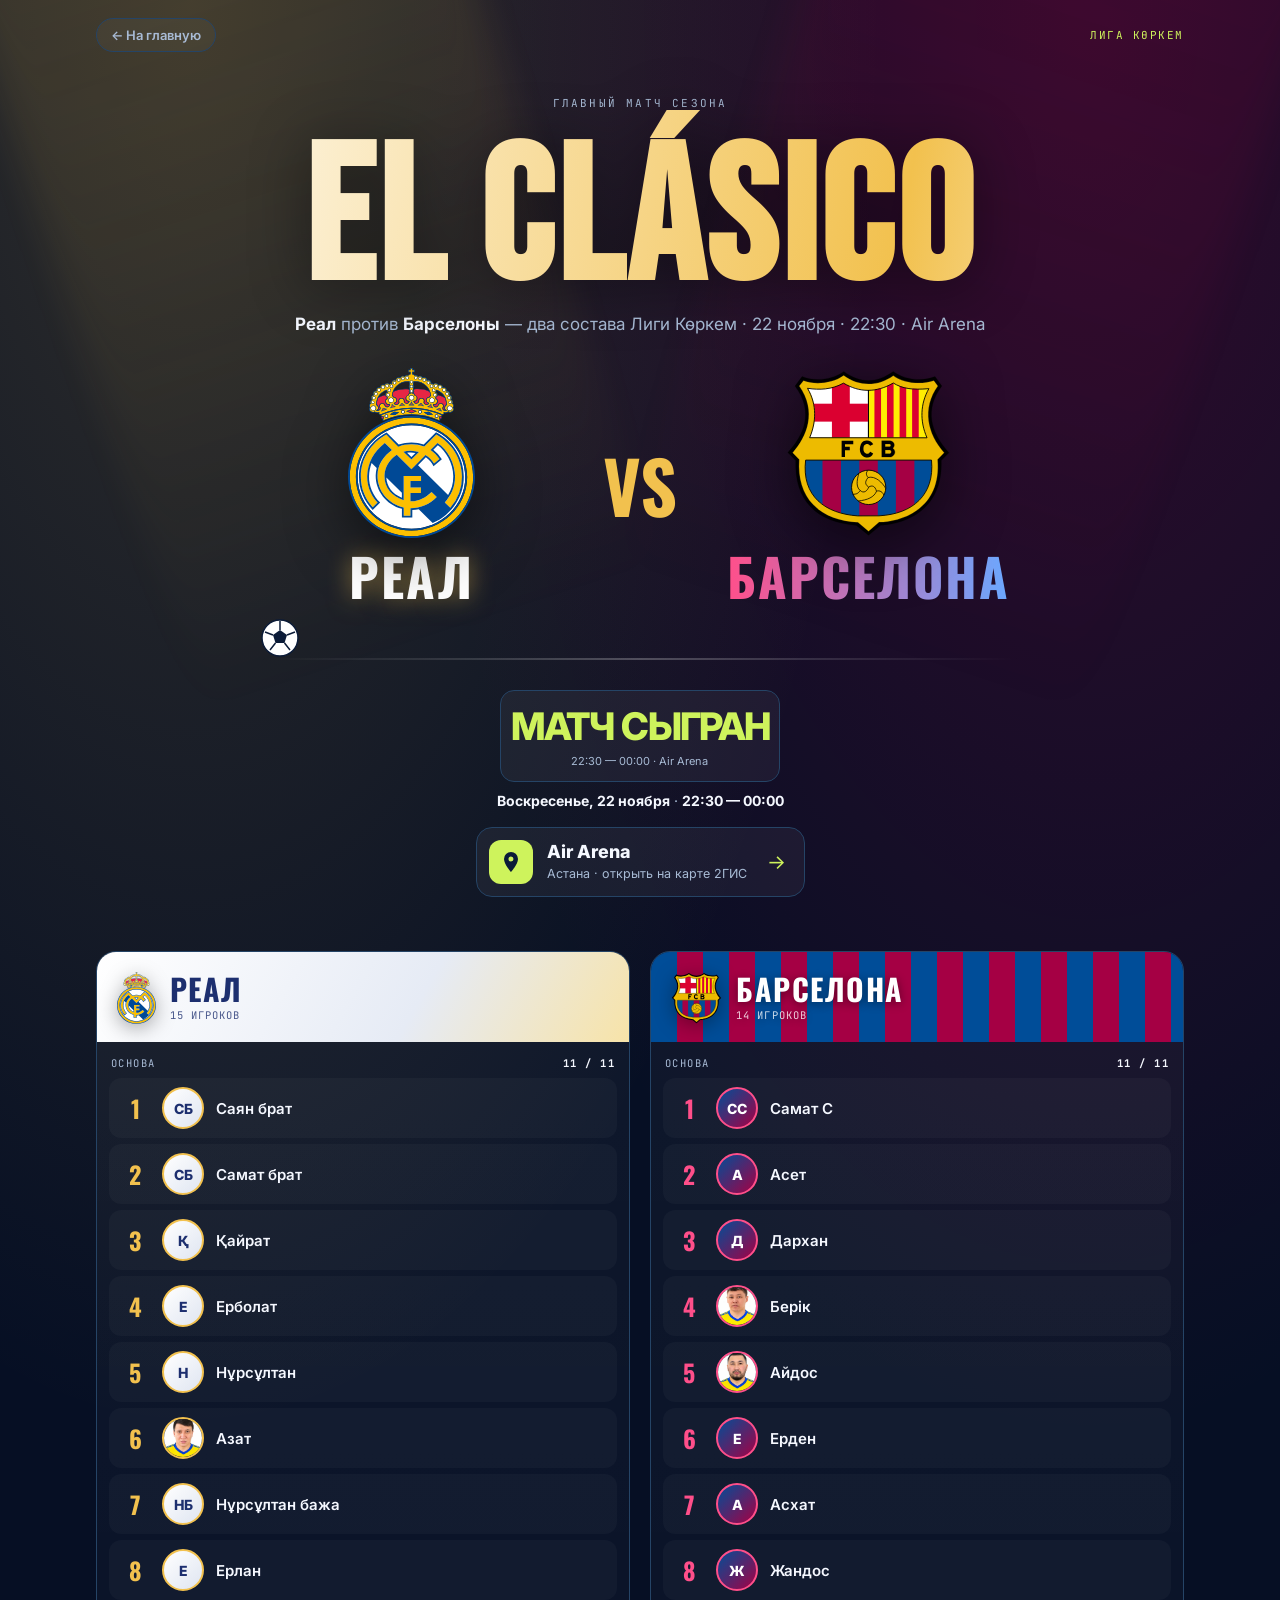
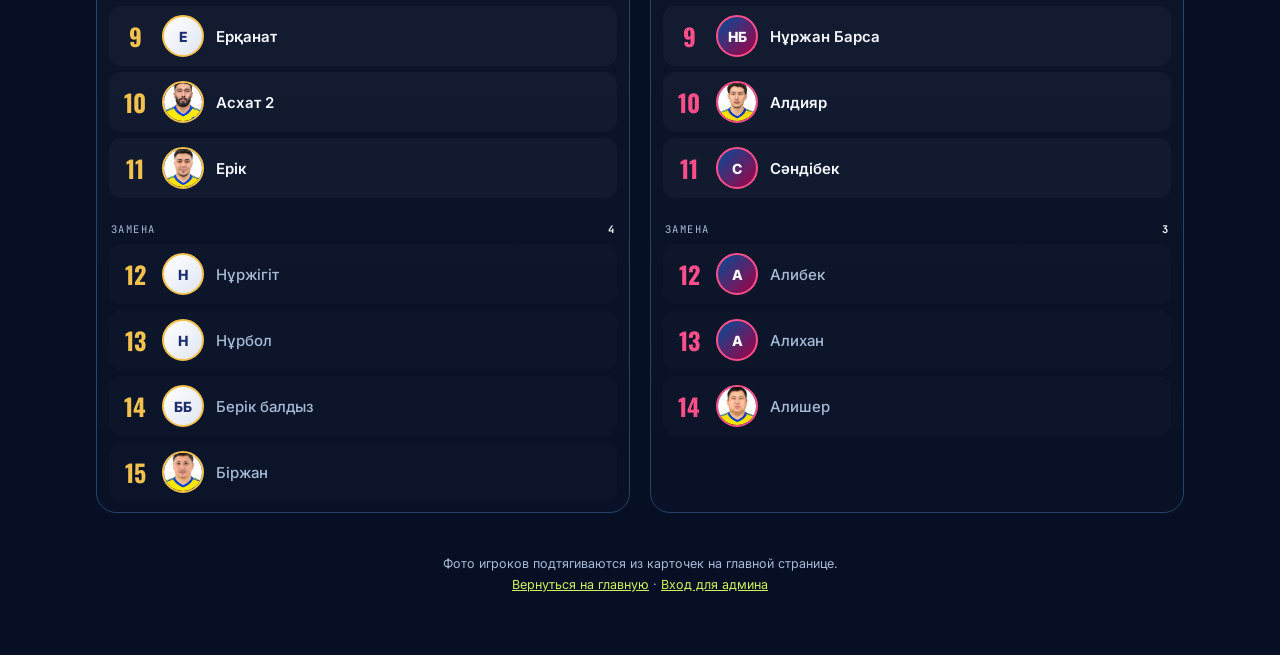
==== commit affc5e12: "Add files via upload" ====
--- a/el-clasico.html
+++ b/el-clasico.html
@@ -127,7 +127,7 @@
 .team-head h2{font-family:'Oswald','Bebas Neue',sans-serif;font-weight:700;font-size:30px;letter-spacing:.05em;line-height:1;}
 .team-head small{display:block;font-family:'JetBrains Mono',monospace;font-size:10.5px;letter-spacing:.1em;opacity:.8;margin-top:4px;}
 .team-barca .team-head h2,.team-barca .team-head small{text-shadow:0 2px 10px rgba(0,0,0,.45);}
-.roster{list-style:none;padding:10px 12px 14px;display:flex;flex-direction:column;gap:6px;}
+.roster{list-style:none;padding:8px 12px 10px;display:flex;flex-direction:column;gap:6px;}
 .player{
   --c:var(--real-gold);display:flex;align-items:center;gap:12px;padding:8px 10px;border-radius:12px;
   background:rgba(255,255,255,.03);border:1px solid transparent;
@@ -145,6 +145,45 @@
 .pname{font-size:15px;font-weight:600;min-width:0;overflow:hidden;text-overflow:ellipsis;white-space:nowrap;}
 .count{margin-left:auto;font-family:'JetBrains Mono',monospace;font-size:11px;color:var(--ink-dim);}
 
+.squad-label{display:flex;align-items:center;justify-content:space-between;margin:14px 14px 0;font-family:'JetBrains Mono',monospace;font-size:10.5px;letter-spacing:.14em;text-transform:uppercase;color:var(--ink-dim);}
+.squad-label b{color:var(--ink);font-weight:700;}
+.squad-label.over b{color:#ff8a7a;}
+.squad-empty{margin:8px 14px 14px;font-size:12.5px;color:var(--ink-dim);}
+.player.sub{background:rgba(255,255,255,.015);}
+.player.sub .pname{color:var(--ink-dim);font-weight:500;}
+.cap{flex:none;display:inline-flex;align-items:center;justify-content:center;width:22px;height:22px;border-radius:50%;margin-left:6px;
+  background:var(--real-gold);color:#1a1200;font-weight:800;font-size:12px;box-shadow:0 0 0 2px rgba(242,193,78,.35);}
+.team-barca .cap{background:var(--barca-gold);}
+.edit-mark{margin-left:auto;flex:none;color:var(--ink-dim);font-size:18px;line-height:1;}
+body.is-admin .player{cursor:pointer;}
+body.is-admin .player:focus-visible{outline:2px solid var(--turf);outline-offset:2px;}
+.admin-bar{position:sticky;top:8px;z-index:20;display:flex;flex-wrap:wrap;align-items:center;gap:10px 16px;margin-top:34px;padding:12px 14px;border-radius:14px;
+  background:rgba(11,27,56,.92);backdrop-filter:blur(8px);border:1px solid var(--turf);}
+.admin-bar[hidden],.out-box[hidden],.link-btn[hidden]{display:none;}
+.admin-bar small{display:block;font-size:12px;color:var(--ink-dim);}
+.admin-status{font-size:12.5px;font-weight:700;color:var(--turf);}
+.admin-status.err{color:#ff8a7a;}
+.admin-actions{margin-left:auto;display:flex;gap:8px;flex-wrap:wrap;}
+.admin-actions button,.out-btn{font:inherit;font-size:12.5px;font-weight:600;color:var(--ink);background:rgba(255,255,255,.06);border:1px solid var(--line);border-radius:10px;padding:8px 12px;cursor:pointer;}
+.admin-actions button:hover,.out-btn:hover{border-color:var(--turf);}
+.out-box{margin-top:20px;border:1px dashed var(--line);border-radius:18px;padding:12px 4px 4px;}
+.out-head{padding:0 14px;font-weight:700;}
+.out-head small{font-weight:400;font-size:12px;color:var(--ink-dim);margin-left:6px;}
+.out-box .player{--c:var(--ink-dim);opacity:1;transform:none;}
+.out-btns{margin-left:auto;display:flex;gap:6px;flex-wrap:wrap;justify-content:flex-end;}
+.link-btn{font:inherit;color:var(--turf);background:none;border:0;padding:0;cursor:pointer;text-decoration:underline;}
+.sheet{position:fixed;inset:0;z-index:60;display:flex;align-items:flex-end;justify-content:center;background:rgba(0,0,0,.55);}
+.sheet[hidden]{display:none;}
+.sheet-card{width:100%;max-width:440px;background:var(--bg-2);border:1px solid var(--line);border-radius:20px 20px 0 0;padding:18px 16px calc(16px + env(safe-area-inset-bottom));}
+.sheet-title{font-size:18px;font-weight:800;}
+.sheet-sub{font-size:12.5px;color:var(--ink-dim);margin:2px 0 14px;}
+.sheet-actions{display:grid;grid-template-columns:1fr 1fr;gap:8px;}
+.sheet-actions button,.sheet-cancel{font:inherit;font-size:14px;font-weight:600;color:var(--ink);background:rgba(255,255,255,.06);border:1px solid var(--line);border-radius:12px;padding:12px 10px;cursor:pointer;min-height:46px;}
+.sheet-actions button:hover{border-color:var(--turf);}
+.sheet-actions button:disabled{opacity:.35;cursor:default;}
+.sheet-actions .wide{grid-column:1/-1;}
+.sheet-actions .danger{color:#ff8a7a;border-color:rgba(255,138,122,.45);}
+.sheet-cancel{width:100%;margin-top:10px;background:transparent;}
 .foot{text-align:center;margin-top:40px;color:var(--ink-dim);font-size:12.5px;line-height:1.7;}
 .foot a{color:var(--turf);}
 
@@ -213,24 +252,47 @@
     </a>
   </header>
 
+  <div class="admin-bar" id="adminBar" hidden>
+    <div><b>Режим админа</b><small>Нажмите на игрока, чтобы изменить. Сохраняется сразу для всех.</small></div>
+    <span class="admin-status" id="adminStatus" aria-live="polite"></span>
+    <div class="admin-actions">
+      <button type="button" id="resetLineupBtn">↺ Исходные составы</button>
+      <button type="button" id="adminLogoutBtn">Выйти</button>
+    </div>
+  </div>
+
   <section class="lineups" aria-label="Составы">
     <article class="team team-real">
       <div class="team-head">
         <img class="mini" src="img/real-madrid.svg" alt="">
         <div><h2>РЕАЛ</h2><small id="countReal">СОСТАВ</small></div>
       </div>
-      <ol class="roster" id="rosterReal"></ol>
+      <div class="squad" id="squadReal"></div>
     </article>
     <article class="team team-barca">
       <div class="team-head">
         <img class="mini" src="img/fc-barcelona.svg" alt="">
         <div><h2>БАРСЕЛОНА</h2><small id="countBarca">СОСТАВ</small></div>
       </div>
-      <ol class="roster" id="rosterBarca"></ol>
+      <div class="squad" id="squadBarca"></div>
     </article>
   </section>
 
-  <p class="foot">Фото игроков подтягиваются из карточек на главной странице.<br><a href="index.html">Вернуться на главную</a></p>
+  <section class="out-box" id="outBox" hidden>
+    <div class="out-head">Не играют <small>видно только админу</small></div>
+    <ol class="roster" id="outList"></ol>
+  </section>
+
+  <p class="foot">Фото игроков подтягиваются из карточек на главной странице.<br><a href="index.html">Вернуться на главную</a> · <button type="button" class="link-btn" id="adminLoginBtn">Вход для админа</button></p>
+</div>
+
+<div class="sheet" id="sheet" hidden>
+  <div class="sheet-card" role="dialog" aria-modal="true" aria-labelledby="sheetTitle">
+    <div class="sheet-title" id="sheetTitle"></div>
+    <div class="sheet-sub" id="sheetSub"></div>
+    <div class="sheet-actions" id="sheetActions"></div>
+    <button type="button" class="sheet-cancel" id="sheetCancel">Закрыть</button>
+  </div>
 </div>
 
 <script>
@@ -261,24 +323,64 @@
 function initials(name){ return name.split(/\s+/).filter(w=>/^\p{L}/u.test(w)).map(w=>w[0]).slice(0,2).join("").toUpperCase(); }
 function plural(n,one,few,many){ const a=n%10,b=n%100; return a===1&&b!==11?one:a>=2&&a<=4&&(b<12||b>14)?few:many; }
 
-function renderRoster(listId, countId, players){
-  const ol = document.getElementById(listId);
-  ol.innerHTML = players.map((p,i)=>`
-    <li class="player" style="--d:${(i*0.06).toFixed(2)}s" data-id="${p.id ?? ""}">
-      <span class="num">${i+1}</span>
-      <span class="ava">${p.photo ? `<img src="${esc(p.photo)}" alt="" data-static>` : esc(initials(p.name))}</span>
+const STARTERS = 11;
+const TEAMS = {real:{name:"Реал", to:"Реал", listId:"squadReal", countId:"countReal"}, barca:{name:"Барселона", to:"Барселону", listId:"squadBarca", countId:"countBarca"}};
+/* The line-up lives in the shared database (key clasico-lineup) so an admin can change it for everyone.
+   Each player: {name, id, photo?, sub, captain}. "out" holds players taken off both squads. */
+const defaultLineup = ()=>({
+  real: REAL.map((p,i)=>({...p, sub:i>=STARTERS, captain:false})),
+  barca: BARCA.map((p,i)=>({...p, sub:i>=STARTERS, captain:false})),
+  out: []
+});
+let lineup = defaultLineup();
+const photoById = {};
+let revealed = false;
+
+function avatarHtml(p){
+  const src = p.photo || (p.id!==null && photoById[p.id]);
+  return src ? `<img src="${esc(src)}" alt="">` : esc(initials(p.name));
+}
+function playerRow(p, team, index, number){
+  const cls = `player${p.sub?" sub":""}${revealed?" in":""}`;
+  return `<li class="${cls}" style="--d:${(index*0.06).toFixed(2)}s" data-team="${team}" data-index="${index}" ${isAdmin?'tabindex="0" role="button"':""}>
+      <span class="num">${number}</span>
+      <span class="ava">${avatarHtml(p)}</span>
+      <span class="pname">${esc(p.name)}</span>${p.captain?`<span class="cap" title="Капитан">C</span>`:""}
+      ${isAdmin?`<span class="edit-mark" aria-hidden="true">⋯</span>`:""}
+    </li>`;
+}
+function renderSquads(){
+  Object.entries(TEAMS).forEach(([team,cfg])=>{
+    const players = lineup[team];
+    const starters = players.map((p,i)=>[p,i]).filter(([p])=>!p.sub);
+    const subs = players.map((p,i)=>[p,i]).filter(([p])=>p.sub);
+    let n = 0;
+    document.getElementById(cfg.listId).innerHTML =
+      `<div class="squad-label ${starters.length>STARTERS?"over":""}"><span>Основа</span><b>${starters.length} / ${STARTERS}</b></div>`
+      + (starters.length ? `<ol class="roster">${starters.map(([p,i])=>playerRow(p,team,i,++n)).join("")}</ol>` : `<div class="squad-empty">Пока никого</div>`)
+      + `<div class="squad-label"><span>Замена</span><b>${subs.length}</b></div>`
+      + (subs.length ? `<ol class="roster">${subs.map(([p,i])=>playerRow(p,team,i,++n)).join("")}</ol>` : `<div class="squad-empty">Нет запасных</div>`);
+    document.getElementById(cfg.countId).textContent = `${players.length} ${plural(players.length,"ИГРОК","ИГРОКА","ИГРОКОВ")}`;
+  });
+  const outBox = document.getElementById("outBox");
+  outBox.hidden = !isAdmin || !lineup.out.length;
+  document.getElementById("outList").innerHTML = lineup.out.map((p,i)=>`
+    <li class="player in">
+      <span class="ava">${avatarHtml(p)}</span>
       <span class="pname">${esc(p.name)}</span>
+      <span class="out-btns">
+        <button type="button" class="out-btn" data-return="real" data-index="${i}">→ Реал</button>
+        <button type="button" class="out-btn" data-return="barca" data-index="${i}">→ Барса</button>
+      </span>
     </li>`).join("");
-  document.getElementById(countId).textContent = `${players.length} ${plural(players.length,"ИГРОК","ИГРОКА","ИГРОКОВ")}`;
-}
-renderRoster("rosterReal","countReal",REAL);
-renderRoster("rosterBarca","countBarca",BARCA);
-
-/* players appear one by one when the line-up scrolls into view */
+  if(!revealed && io) document.querySelectorAll(".lineups .squad").forEach(el=>io.observe(el));
+}
+
+/* players appear one by one when the line-up first scrolls into view */
 const io = "IntersectionObserver" in window ? new IntersectionObserver(entries=>{
-  entries.forEach(e=>{ if(e.isIntersecting){ e.target.querySelectorAll(".player").forEach(el=>el.classList.add("in")); io.unobserve(e.target); } });
-},{threshold:.15}) : null;
-document.querySelectorAll(".roster").forEach(r=>{ if(io) io.observe(r); else r.querySelectorAll(".player").forEach(el=>el.classList.add("in")); });
+  entries.forEach(e=>{ if(e.isIntersecting){ revealed = true; e.target.querySelectorAll(".player").forEach(el=>el.classList.add("in")); io.unobserve(e.target); } });
+},{threshold:.1}) : null;
+if(!io) revealed = true;
 
 /* intro overlay: remove after it plays, or on tap */
 const intro = document.getElementById("intro");
@@ -314,50 +416,224 @@
 }
 tick();
 
-/* photos from the main page's player cards (read-only; the page works without them) */
+/* ---------- database ---------- */
+const sbHeaders = {apikey:SUPABASE_ANON_KEY, Authorization:`Bearer ${SUPABASE_ANON_KEY}`};
 const sbGet = async query=>{
-  const res = await fetch(`${SUPABASE_URL}/rest/v1/app_data?${query}`, {headers:{apikey:SUPABASE_ANON_KEY, Authorization:`Bearer ${SUPABASE_ANON_KEY}`}});
+  const res = await fetch(`${SUPABASE_URL}/rest/v1/app_data?${query}`, {headers:sbHeaders});
   if(!res.ok) throw new Error(res.status);
   return res.json();
+};
+const sbSet = async (key, value)=>{
+  const res = await fetch(`${SUPABASE_URL}/rest/v1/app_data`, {
+    method:"POST",
+    headers:{...sbHeaders, "Content-Type":"application/json", Prefer:"resolution=merge-duplicates,return=minimal"},
+    body:JSON.stringify({key, value, updated_at:new Date().toISOString()})
+  });
+  if(!res.ok) throw new Error(res.status);
 };
 // same letter folding as the main page, so "Ерқанат" finds "Ерканат" too
 const normName = s=>s.toLowerCase().replace(/ё/g,"е").replace(/ә/g,"а").replace(/қ/g,"к").replace(/[ұү]/g,"у")
   .replace(/ғ/g,"г").replace(/і/g,"и").replace(/ң/g,"н").replace(/ө/g,"о").replace(/\s+/g," ").trim();
+const allInLineup = ()=>[...lineup.real, ...lineup.barca, ...lineup.out];
+
+/* Saved line-up from the database; null = none saved yet. Throws if the database can't be reached. */
+let lineupLoaded = false; // edits are allowed only after a successful load, so defaults never overwrite a saved line-up
+async function loadLineup(){
+  const rows = await sbGet(`select=value&key=eq.clasico-lineup`);
+  lineupLoaded = true;
+  if(!rows.length) return;
+  const saved = JSON.parse(rows[0].value);
+  if(!Array.isArray(saved?.real) || !Array.isArray(saved?.barca)) return;
+  // fill photo/id from the built-in lists, so photos added to the repo later still show
+  const known = [...REAL, ...BARCA];
+  const fix = p=>{
+    const d = known.find(k=>normName(k.name)===normName(p.name)) || {};
+    return {name:String(p.name), id:p.id ?? d.id ?? null, photo:d.photo || p.photo, sub:!!p.sub, captain:!!p.captain};
+  };
+  lineup = {real:saved.real.map(fix), barca:saved.barca.map(fix), out:(saved.out||[]).map(fix)};
+}
 /* Players added on the site itself (not in the built-in list) only have an id in the database: find them by name. */
 async function linkCustomPlayers(){
-  const missing = [...REAL, ...BARCA].filter(p=>p.id===null);
+  const missing = allInLineup().filter(p=>p.id===null);
   if(!missing.length) return;
   const rows = await sbGet(`select=value&key=eq.custom-players`);
   let custom = [];
   try{ custom = JSON.parse(rows[0]?.value || "[]"); }catch(e){}
   missing.forEach(p=>{
     const found = custom.find(c=>c && c.name && normName(c.name)===normName(p.name));
-    if(!found) return;
-    p.id = found.id;
-    document.querySelectorAll(".player").forEach(li=>{
-      if(li.dataset.id==="" && li.querySelector(".pname").textContent===p.name) li.dataset.id = found.id;
+    if(found) p.id = found.id;
+  });
+}
+async function loadPhotos(){
+  const ids = [...new Set(allInLineup().filter(p=>!p.photo && p.id!==null).map(p=>p.id))];
+  if(!ids.length) return;
+  const keys = ids.map(id=>`"photo:${id}"`).join(",");
+  const rows = await sbGet(`select=key,value&key=in.(${encodeURIComponent(keys)})`);
+  rows.forEach(row=>{
+    if(typeof row.value==="string" && /^(data:image\/|https:\/\/)/.test(row.value)) photoById[row.key.slice(6)] = row.value;
+  });
+}
+async function init(){
+  try{ await loadLineup(); }catch(e){ /* database asleep or offline: built-in line-up, editing disabled */ }
+  renderSquads();
+  try{ await linkCustomPlayers(); }catch(e){}
+  try{ await loadPhotos(); }catch(e){}
+  renderSquads();
+}
+
+/* ---------- admin ---------- */
+let isAdmin = false;
+const adminStatus = (text, err=false)=>{ const el = document.getElementById("adminStatus"); el.textContent = text; el.classList.toggle("err", err); };
+function setAdmin(on){
+  isAdmin = on;
+  document.body.classList.toggle("is-admin", on);
+  document.getElementById("adminBar").hidden = !on;
+  document.getElementById("adminLoginBtn").hidden = on;
+  adminStatus("");
+  renderSquads();
+}
+document.getElementById("adminLoginBtn").addEventListener("click", async ()=>{
+  const pin = prompt("Код админа:");
+  if(pin===null) return;
+  try{
+    const res = await fetch(`${SUPABASE_URL}/functions/v1/league-video-upload`, {
+      method:"POST", headers:{...sbHeaders, "Content-Type":"application/json"}, body:JSON.stringify({action:"login", pin})
     });
-  });
-}
-async function loadPhotos(){
-  try{ await linkCustomPlayers(); }catch(e){ /* keep going with the known ids */ }
-  const ids = [...new Set([...REAL, ...BARCA].map(p=>p.id).filter(id=>id!==null))];
-  const keys = ids.map(id=>`"photo:${id}"`).join(",");
-  try{
-    const rows = await sbGet(`select=key,value&key=in.(${encodeURIComponent(keys)})`);
-    rows.forEach(row=>{
-      const id = row.key.slice(6);
-      if(typeof row.value!=="string" || !/^(data:image\/|https:\/\/)/.test(row.value)) return;
-      document.querySelectorAll(`.player[data-id="${id}"] .ava`).forEach(ava=>{
-        if(ava.querySelector("img[data-static]")) return; // a photo placed in the repo wins over the database one
-        const img = new Image();
-        img.alt = ""; img.src = row.value;
-        img.onload = ()=>ava.replaceChildren(img);
-      });
-    });
-  }catch(e){ /* database asleep or offline: initials stay */ }
-}
-loadPhotos();
+    if(!res.ok){
+      let msg = "Неверный код";
+      try{ msg = (await res.json()).error || msg; }catch(e){}
+      alert(msg); return;
+    }
+  }catch(e){ alert("Сервер недоступен. Попробуйте позже."); return; }
+  setAdmin(true);
+  if(!lineupLoaded) adminStatus("База недоступна — изменения не сохранятся. Обновите страницу позже.", true);
+});
+document.getElementById("adminLogoutBtn").addEventListener("click", ()=>setAdmin(false));
+
+let saving = Promise.resolve();
+async function commit(next){
+  if(!lineupLoaded){ alert("База была недоступна при открытии страницы, поэтому изменения не сохраняются. Обновите страницу."); return false; }
+  const prev = lineup;
+  lineup = next;
+  renderSquads();
+  adminStatus("Сохраняю…");
+  saving = saving.then(()=>sbSet("clasico-lineup", JSON.stringify({...lineup, updatedAt:Date.now()})))
+    .then(()=>adminStatus("Сохранено ✓"))
+    .catch(()=>{ lineup = prev; renderSquads(); adminStatus("Не сохранилось — проверьте интернет", true); });
+  return true;
+}
+const clone = ()=>JSON.parse(JSON.stringify(lineup));
+const other = team=>team==="real" ? "barca" : "real";
+const starterCount = (l, team)=>l[team].filter(p=>!p.sub).length;
+
+/* Moves within the same group (starters or subs): swap with the nearest neighbour of that group. */
+function moveInGroup(team, index, dir){
+  const next = clone(), list = next[team], p = list[index];
+  let j = index + dir;
+  while(j>=0 && j<list.length && list[j].sub!==p.sub) j += dir;
+  if(j<0 || j>=list.length) return;
+  [list[index], list[j]] = [list[j], list[index]];
+  commit(next);
+}
+function toggleSub(team, index){
+  const next = clone(), p = next[team][index];
+  if(p.sub && starterCount(next, team)>=STARTERS){ alert(`В основе уже ${STARTERS}. Сначала переведите кого-то в замену.`); return; }
+  p.sub = !p.sub;
+  // keep starters above subs: move the player to the end of his new group
+  next[team].splice(index,1);
+  const firstSub = next[team].findIndex(x=>x.sub);
+  next[team].splice(p.sub ? next[team].length : (firstSub===-1 ? next[team].length : firstSub), 0, p);
+  commit(next);
+}
+function toggleCaptain(team, index){
+  const next = clone(), was = next[team][index].captain;
+  next[team].forEach(p=>{ p.captain = false; });
+  next[team][index].captain = !was;
+  commit(next);
+}
+function placeInto(next, team, p){
+  p.captain = false;
+  p.sub = starterCount(next, team)>=STARTERS ? true : p.sub;
+  if(p.sub) next[team].push(p);
+  else{ const firstSub = next[team].findIndex(x=>x.sub); next[team].splice(firstSub===-1 ? next[team].length : firstSub, 0, p); }
+}
+function transfer(team, index){
+  const next = clone(), [p] = next[team].splice(index,1);
+  placeInto(next, other(team), p);
+  commit(next);
+}
+function removeFromSquad(team, index){
+  const next = clone(), [p] = next[team].splice(index,1);
+  p.captain = false; p.sub = false;
+  next.out.push(p);
+  commit(next);
+}
+function returnToSquad(index, team){
+  const next = clone(), [p] = next.out.splice(index,1);
+  p.sub = true;
+  placeInto(next, team, p);
+  commit(next);
+}
+
+/* action sheet */
+const sheet = document.getElementById("sheet");
+function closeSheet(){ sheet.hidden = true; }
+function openSheet(team, index){
+  const p = lineup[team][index];
+  const group = lineup[team].filter(x=>x.sub===p.sub);
+  const pos = group.indexOf(p);
+  document.getElementById("sheetTitle").textContent = p.name;
+  document.getElementById("sheetSub").textContent = `${TEAMS[team].name} · ${p.sub ? "замена" : "основа"}${p.captain ? " · капитан" : ""}`;
+  const actions = [
+    ["up", "⬆ Выше", pos===0],
+    ["down", "⬇ Ниже", pos===group.length-1],
+    ["sub", p.sub ? "▶ В основу" : "⇩ В замену", false, "wide"],
+    ["cap", p.captain ? "Снять капитанство" : "Ⓒ Сделать капитаном", false, "wide"],
+    ["move", `⇄ Перевести в ${TEAMS[other(team)].to}`, false, "wide"],
+    ["out", "✕ Убрать из состава", false, "wide danger"]
+  ];
+  document.getElementById("sheetActions").innerHTML = actions.map(([a,label,disabled,cls])=>
+    `<button type="button" data-act="${a}" class="${cls||""}" ${disabled?"disabled":""}>${label}</button>`).join("");
+  sheet.dataset.team = team; sheet.dataset.index = index;
+  sheet.hidden = false;
+  sheet.querySelector("[data-act]:not(:disabled)")?.focus();
+}
+document.getElementById("sheetActions").addEventListener("click", e=>{
+  const btn = e.target.closest("[data-act]");
+  if(!btn) return;
+  const team = sheet.dataset.team, index = Number(sheet.dataset.index);
+  closeSheet();
+  ({up:()=>moveInGroup(team,index,-1), down:()=>moveInGroup(team,index,1), sub:()=>toggleSub(team,index),
+    cap:()=>toggleCaptain(team,index), move:()=>transfer(team,index),
+    out:()=>{ if(confirm(`Убрать ${lineup[team][index].name} из состава? Его можно будет вернуть из списка «Не играют».`)) removeFromSquad(team,index); }
+  })[btn.dataset.act]();
+});
+document.getElementById("sheetCancel").addEventListener("click", closeSheet);
+sheet.addEventListener("click", e=>{ if(e.target===sheet) closeSheet(); });
+document.addEventListener("keydown", e=>{ if(e.key==="Escape" && !sheet.hidden) closeSheet(); });
+
+document.querySelector(".lineups").addEventListener("click", e=>{
+  if(!isAdmin) return;
+  const row = e.target.closest(".player[data-team]");
+  if(row) openSheet(row.dataset.team, Number(row.dataset.index));
+});
+document.querySelector(".lineups").addEventListener("keydown", e=>{
+  if(!isAdmin || (e.key!=="Enter" && e.key!==" ")) return;
+  const row = e.target.closest(".player[data-team]");
+  if(row){ e.preventDefault(); openSheet(row.dataset.team, Number(row.dataset.index)); }
+});
+document.getElementById("outList").addEventListener("click", e=>{
+  const btn = e.target.closest("[data-return]");
+  if(btn && isAdmin) returnToSquad(Number(btn.dataset.index), btn.dataset.return);
+});
+document.getElementById("resetLineupBtn").addEventListener("click", ()=>{
+  if(!confirm("Вернуть исходные составы? Все изменения админа пропадут.")) return;
+  const next = defaultLineup();
+  next.real.concat(next.barca).forEach(p=>{ const cur = allInLineup().find(x=>x.name===p.name); if(cur) p.id = cur.id; });
+  commit(next);
+});
+
+init();
 </script>
 </body>
 </html>
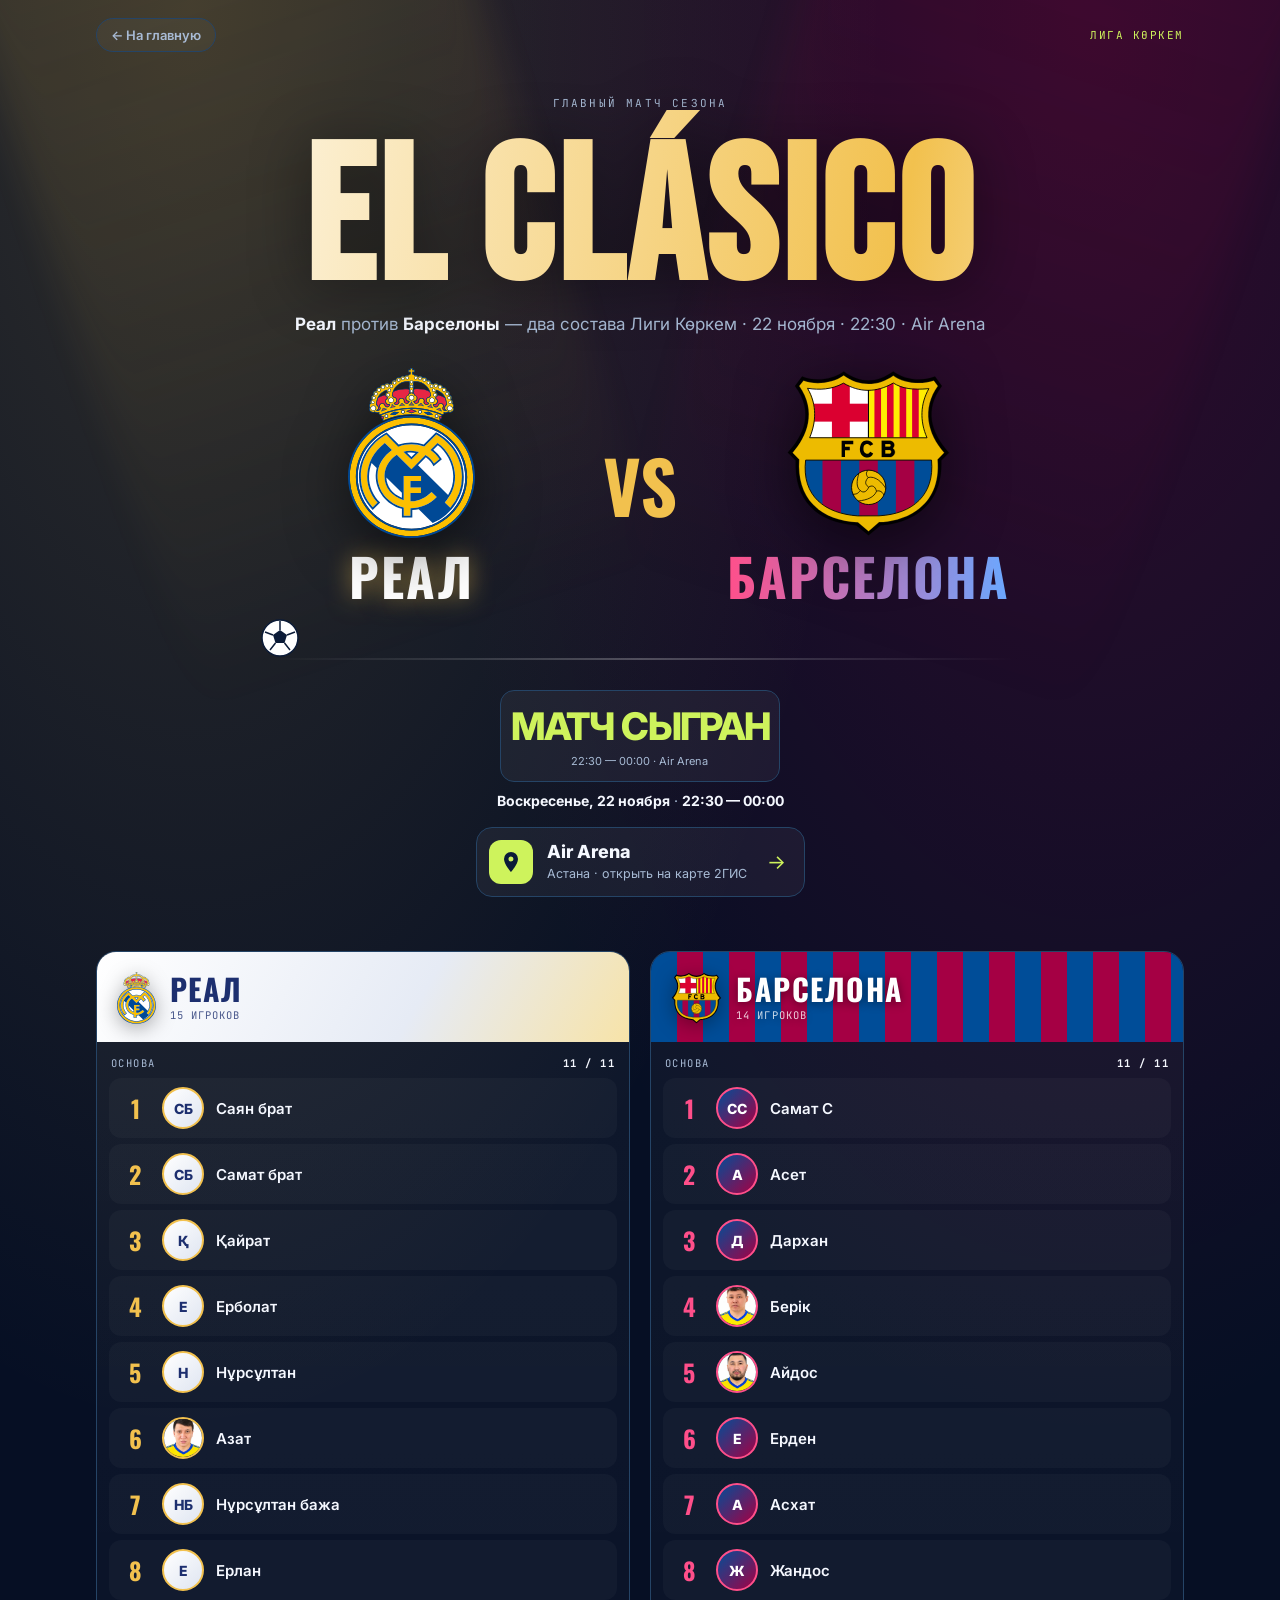
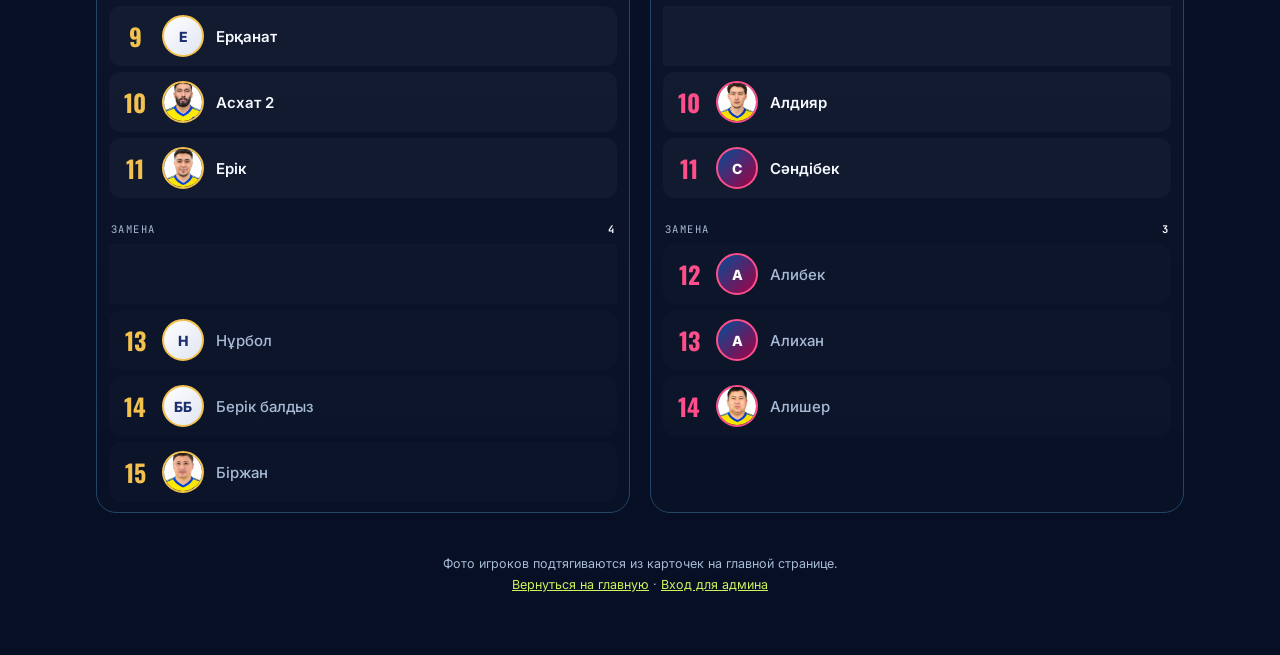
==== commit 1f708eb1: "Add files via upload" ====
--- a/el-clasico.html
+++ b/el-clasico.html
@@ -310,7 +310,7 @@
   {name:"Нұрбол", id:5}, {name:"Берік балдыз", id:17}, {name:"Біржан", id:null, photo:"img/players/birzhan.webp"}
 ];
 const BARCA = [
-  {name:"Самат С", id:29}, {name:"Асет", id:9}, {name:"Дархан", id:1}, {name:"Берік", id:31, photo:"img/players/berik.webp"},
+  {name:"Самат С", id:34}, {name:"Асет", id:9}, {name:"Дархан", id:1}, {name:"Берік", id:31, photo:"img/players/berik.webp"},
   {name:"Айдос", id:25, photo:"img/players/aidos.webp"}, {name:"Ерден", id:16}, {name:"Асхат", id:10}, {name:"Жандос", id:7},
   {name:"Нұржан Барса", id:27}, {name:"Алдияр", id:12, photo:"img/players/aldiyar.webp"}, {name:"Сәндібек", id:8}, {name:"Алибек", id:21},
   {name:"Алихан", id:6}, {name:"Алишер", id:null, photo:"img/players/alisher.webp"}
@@ -448,7 +448,8 @@
   const known = [...REAL, ...BARCA];
   const fix = p=>{
     const d = known.find(k=>normName(k.name)===normName(p.name)) || {};
-    return {name:String(p.name), id:p.id ?? d.id ?? null, photo:d.photo || p.photo, sub:!!p.sub, captain:!!p.captain};
+    // the id written in this file wins over a saved one, so a corrected link applies to old saves too
+    return {name:String(p.name), id:d.id ?? p.id ?? null, photo:d.photo || p.photo, sub:!!p.sub, captain:!!p.captain};
   };
   lineup = {real:saved.real.map(fix), barca:saved.barca.map(fix), out:(saved.out||[]).map(fix)};
 }
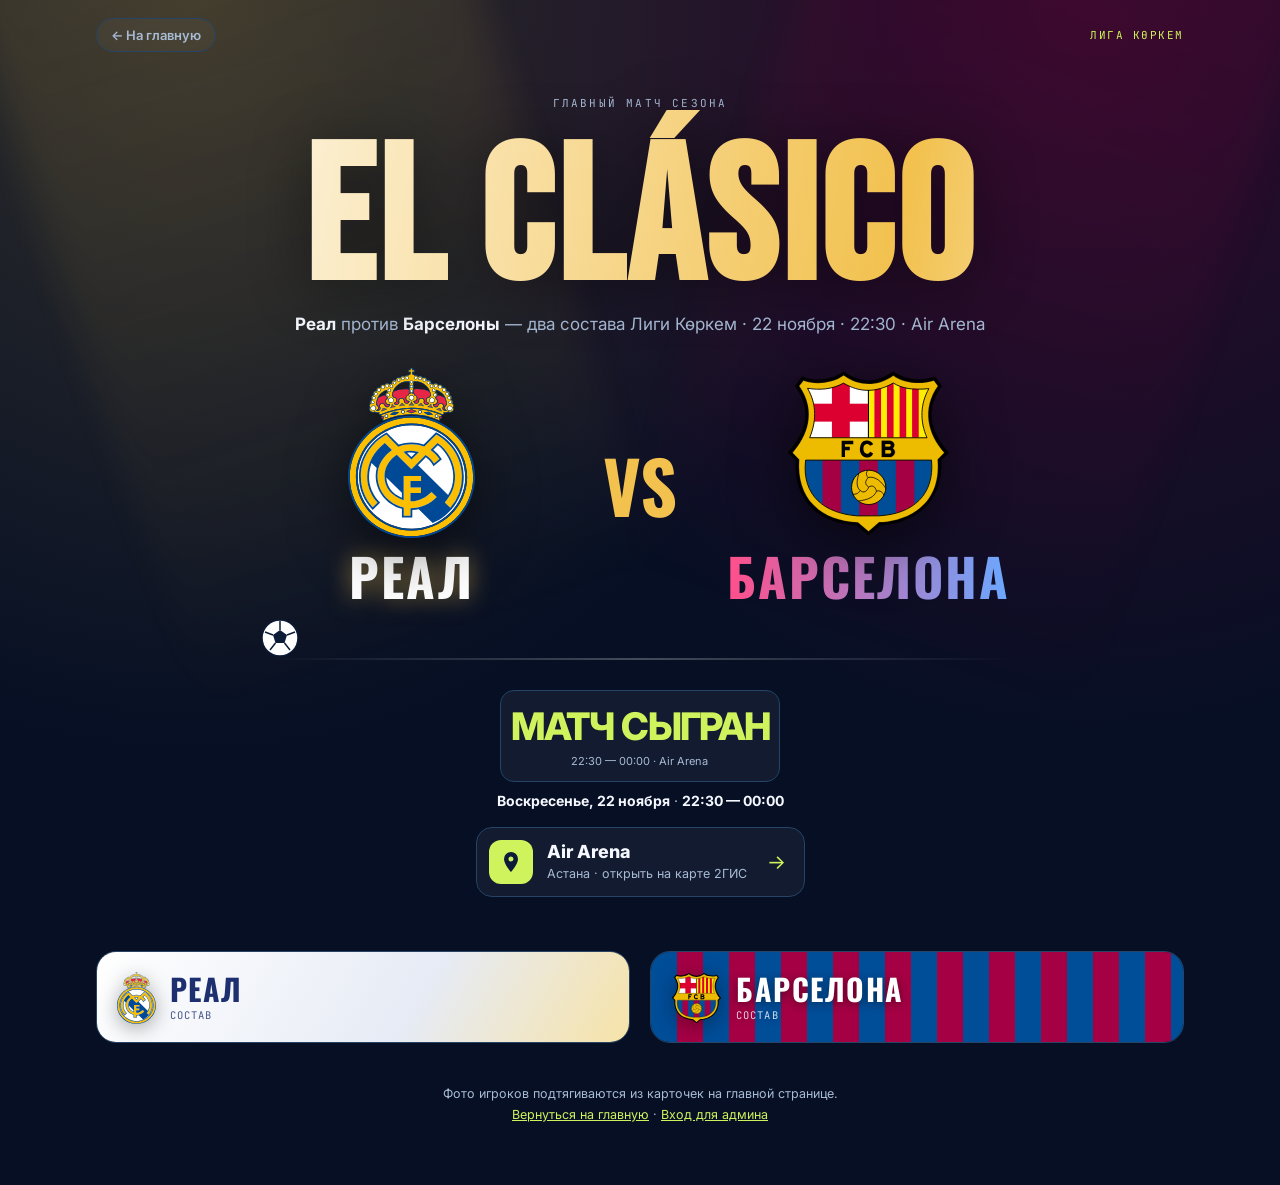
==== commit 56598936: "Add files via upload" ====
--- a/el-clasico.html
+++ b/el-clasico.html
@@ -17,7 +17,7 @@
 *{box-sizing:border-box;margin:0;padding:0;}
 html{scroll-behavior:smooth;overflow-x:clip;}
 body{
-  min-height:100vh;color:var(--ink);font-family:Inter,system-ui,sans-serif;overflow-x:hidden;
+  min-height:100vh;color:var(--ink);font-family:Inter,system-ui,sans-serif;overflow-x:clip;
   background:
     radial-gradient(ellipse at 15% 0,rgba(242,193,78,.18),transparent 45%),
     radial-gradient(ellipse at 85% 0,rgba(165,0,68,.28),transparent 45%),
@@ -134,6 +134,7 @@
   opacity:0;transform:translateY(14px) scale(.98);transition:transform .25s,border-color .25s,background .25s;
 }
 .team-barca .player{--c:#ff4f8a;}
+.player.shown{opacity:1;transform:none;}
 .player.in{animation:playerIn .55s cubic-bezier(.2,.8,.2,1) forwards;animation-delay:var(--d,0s);}
 @keyframes playerIn{to{opacity:1;transform:none}}
 .player:hover{border-color:var(--c);background:rgba(255,255,255,.06);transform:translateX(4px);}
@@ -166,6 +167,11 @@
 .admin-actions{margin-left:auto;display:flex;gap:8px;flex-wrap:wrap;}
 .admin-actions button,.out-btn{font:inherit;font-size:12.5px;font-weight:600;color:var(--ink);background:rgba(255,255,255,.06);border:1px solid var(--line);border-radius:10px;padding:8px 12px;cursor:pointer;}
 .admin-actions button:hover,.out-btn:hover{border-color:var(--turf);}
+.admin-actions button:disabled{opacity:.4;cursor:default;}
+.admin-actions .save-btn{background:var(--turf);color:#0b1b38;border-color:var(--turf);font-weight:800;font-size:14px;padding:10px 16px;}
+.admin-actions .save-btn:not(:disabled){animation:savePulse 1.6s ease-in-out infinite;}
+@keyframes savePulse{50%{box-shadow:0 0 0 6px rgba(206,243,92,.25)}}
+.admin-status.dirty{color:var(--real-gold);}
 .out-box{margin-top:20px;border:1px dashed var(--line);border-radius:18px;padding:12px 4px 4px;}
 .out-head{padding:0 14px;font-weight:700;}
 .out-head small{font-weight:400;font-size:12px;color:var(--ink-dim);margin-left:6px;}
@@ -253,9 +259,11 @@
   </header>
 
   <div class="admin-bar" id="adminBar" hidden>
-    <div><b>Режим админа</b><small>Нажмите на игрока, чтобы изменить. Сохраняется сразу для всех.</small></div>
+    <div><b>Режим админа</b><small>Нажмите на игрока, чтобы изменить, затем «Сохранить».</small></div>
     <span class="admin-status" id="adminStatus" aria-live="polite"></span>
     <div class="admin-actions">
+      <button type="button" class="save-btn" id="saveLineupBtn" disabled>💾 Сохранить</button>
+      <button type="button" id="undoLineupBtn" disabled>Отменить</button>
       <button type="button" id="resetLineupBtn">↺ Исходные составы</button>
       <button type="button" id="adminLogoutBtn">Выйти</button>
     </div>
@@ -341,7 +349,7 @@
   return src ? `<img src="${esc(src)}" alt="">` : esc(initials(p.name));
 }
 function playerRow(p, team, index, number){
-  const cls = `player${p.sub?" sub":""}${revealed?" in":""}`;
+  const cls = `player${p.sub?" sub":""}${revealed?" shown":""}`;
   return `<li class="${cls}" style="--d:${(index*0.06).toFixed(2)}s" data-team="${team}" data-index="${index}" ${isAdmin?'tabindex="0" role="button"':""}>
       <span class="num">${number}</span>
       <span class="ava">${avatarHtml(p)}</span>
@@ -438,10 +446,12 @@
 
 /* Saved line-up from the database; null = none saved yet. Throws if the database can't be reached. */
 let lineupLoaded = false; // edits are allowed only after a successful load, so defaults never overwrite a saved line-up
+let savedUpdatedAt = null; // updated_at of the version we loaded or last saved: detects edits from another device
 async function loadLineup(){
-  const rows = await sbGet(`select=value&key=eq.clasico-lineup`);
+  const rows = await sbGet(`select=value,updated_at&key=eq.clasico-lineup`);
   lineupLoaded = true;
   if(!rows.length) return;
+  savedUpdatedAt = rows[0].updated_at;
   const saved = JSON.parse(rows[0].value);
   if(!Array.isArray(saved?.real) || !Array.isArray(saved?.barca)) return;
   // fill photo/id from the built-in lists, so photos added to the repo later still show
@@ -475,7 +485,12 @@
   });
 }
 async function init(){
-  try{ await loadLineup(); }catch(e){ /* database asleep or offline: built-in line-up, editing disabled */ }
+  try{ await loadLineup(); }
+  catch(e){
+    // the database may have been asleep: it wakes on this first request, so try once more
+    await new Promise(r=>setTimeout(r, 3000));
+    try{ await loadLineup(); }catch(e2){ /* offline: built-in line-up, editing disabled */ }
+  }
   renderSquads();
   try{ await linkCustomPlayers(); }catch(e){}
   try{ await loadPhotos(); }catch(e){}
@@ -509,20 +524,67 @@
   setAdmin(true);
   if(!lineupLoaded) adminStatus("База недоступна — изменения не сохранятся. Обновите страницу позже.", true);
 });
-document.getElementById("adminLogoutBtn").addEventListener("click", ()=>setAdmin(false));
-
-let saving = Promise.resolve();
-async function commit(next){
-  if(!lineupLoaded){ alert("База была недоступна при открытии страницы, поэтому изменения не сохраняются. Обновите страницу."); return false; }
-  const prev = lineup;
+document.getElementById("adminLogoutBtn").addEventListener("click", ()=>{
+  if(dirty && !confirm("Есть несохранённые изменения. Выйти без сохранения?")) return;
+  if(dirty){ lineup = JSON.parse(savedSnapshot); dirty = false; updateSaveUI(); }
+  setAdmin(false);
+});
+
+let savedSnapshot = null; // the line-up as it is in the database
+let dirty = false;
+function updateSaveUI(){
+  document.getElementById("saveLineupBtn").disabled = !dirty;
+  document.getElementById("undoLineupBtn").disabled = !dirty;
+  if(dirty) adminStatus("Есть несохранённые изменения");
+  document.getElementById("adminStatus").classList.toggle("dirty", dirty);
+}
+function commit(next){
+  if(!lineupLoaded){ alert("База была недоступна при открытии страницы, поэтому изменения не сохранятся. Обновите страницу."); return false; }
+  if(savedSnapshot===null) savedSnapshot = JSON.stringify(lineup);
   lineup = next;
+  dirty = true;
   renderSquads();
+  updateSaveUI();
+  return true;
+}
+const sameLineup = (a,b)=>JSON.stringify({real:a.real,barca:a.barca,out:a.out})===JSON.stringify({real:b.real,barca:b.barca,out:b.out});
+async function writeAndVerify(){
+  await sbSet("clasico-lineup", JSON.stringify({...lineup, updatedAt:Date.now()}));
+  const rows = await sbGet(`select=value,updated_at&key=eq.clasico-lineup`);
+  if(!rows.length || !sameLineup(JSON.parse(rows[0].value), lineup)) throw new Error("not saved");
+  savedUpdatedAt = rows[0].updated_at;
+}
+async function saveLineup(){
+  if(!dirty) return;
+  const btn = document.getElementById("saveLineupBtn");
+  btn.disabled = true;
   adminStatus("Сохраняю…");
-  saving = saving.then(()=>sbSet("clasico-lineup", JSON.stringify({...lineup, updatedAt:Date.now()})))
-    .then(()=>adminStatus("Сохранено ✓"))
-    .catch(()=>{ lineup = prev; renderSquads(); adminStatus("Не сохранилось — проверьте интернет", true); });
-  return true;
-}
+  try{
+    // someone else saved after we loaded? don't silently overwrite their changes
+    const cur = await sbGet(`select=updated_at&key=eq.clasico-lineup`).catch(()=>null);
+    if(cur && cur.length && savedUpdatedAt && cur[0].updated_at!==savedUpdatedAt
+       && !confirm("Составы уже изменили на другом устройстве после того, как вы открыли страницу. Сохранить ваш вариант поверх?")){
+      adminStatus("Не сохранено. Обновите страницу, чтобы увидеть свежие составы.", true); btn.disabled = false; return;
+    }
+    try{ await writeAndVerify(); }
+    catch(e){ await new Promise(r=>setTimeout(r, 2500)); await writeAndVerify(); } // database may have just woken up
+    dirty = false;
+    savedSnapshot = JSON.stringify(lineup);
+    updateSaveUI();
+    adminStatus(`Сохранено ✓ ${new Intl.DateTimeFormat("ru-RU",{timeZone:"Asia/Qyzylorda",hour:"2-digit",minute:"2-digit"}).format(new Date())}`);
+  }catch(e){
+    btn.disabled = false;
+    adminStatus("Не сохранилось. Проверьте интернет и нажмите «Сохранить» ещё раз.", true);
+  }
+}
+document.getElementById("saveLineupBtn").addEventListener("click", saveLineup);
+document.getElementById("undoLineupBtn").addEventListener("click", ()=>{
+  if(!dirty || !confirm("Отменить несохранённые изменения?")) return;
+  lineup = JSON.parse(savedSnapshot);
+  dirty = false;
+  renderSquads(); updateSaveUI(); adminStatus("");
+});
+window.addEventListener("beforeunload", e=>{ if(dirty){ e.preventDefault(); e.returnValue = ""; } });
 const clone = ()=>JSON.parse(JSON.stringify(lineup));
 const other = team=>team==="real" ? "barca" : "real";
 const starterCount = (l, team)=>l[team].filter(p=>!p.sub).length;
@@ -628,7 +690,7 @@
   if(btn && isAdmin) returnToSquad(Number(btn.dataset.index), btn.dataset.return);
 });
 document.getElementById("resetLineupBtn").addEventListener("click", ()=>{
-  if(!confirm("Вернуть исходные составы? Все изменения админа пропадут.")) return;
+  if(!confirm("Вернуть исходные составы? После «Сохранить» изменения админа пропадут.")) return;
   const next = defaultLineup();
   next.real.concat(next.barca).forEach(p=>{ const cur = allInLineup().find(x=>x.name===p.name); if(cur) p.id = cur.id; });
   commit(next);
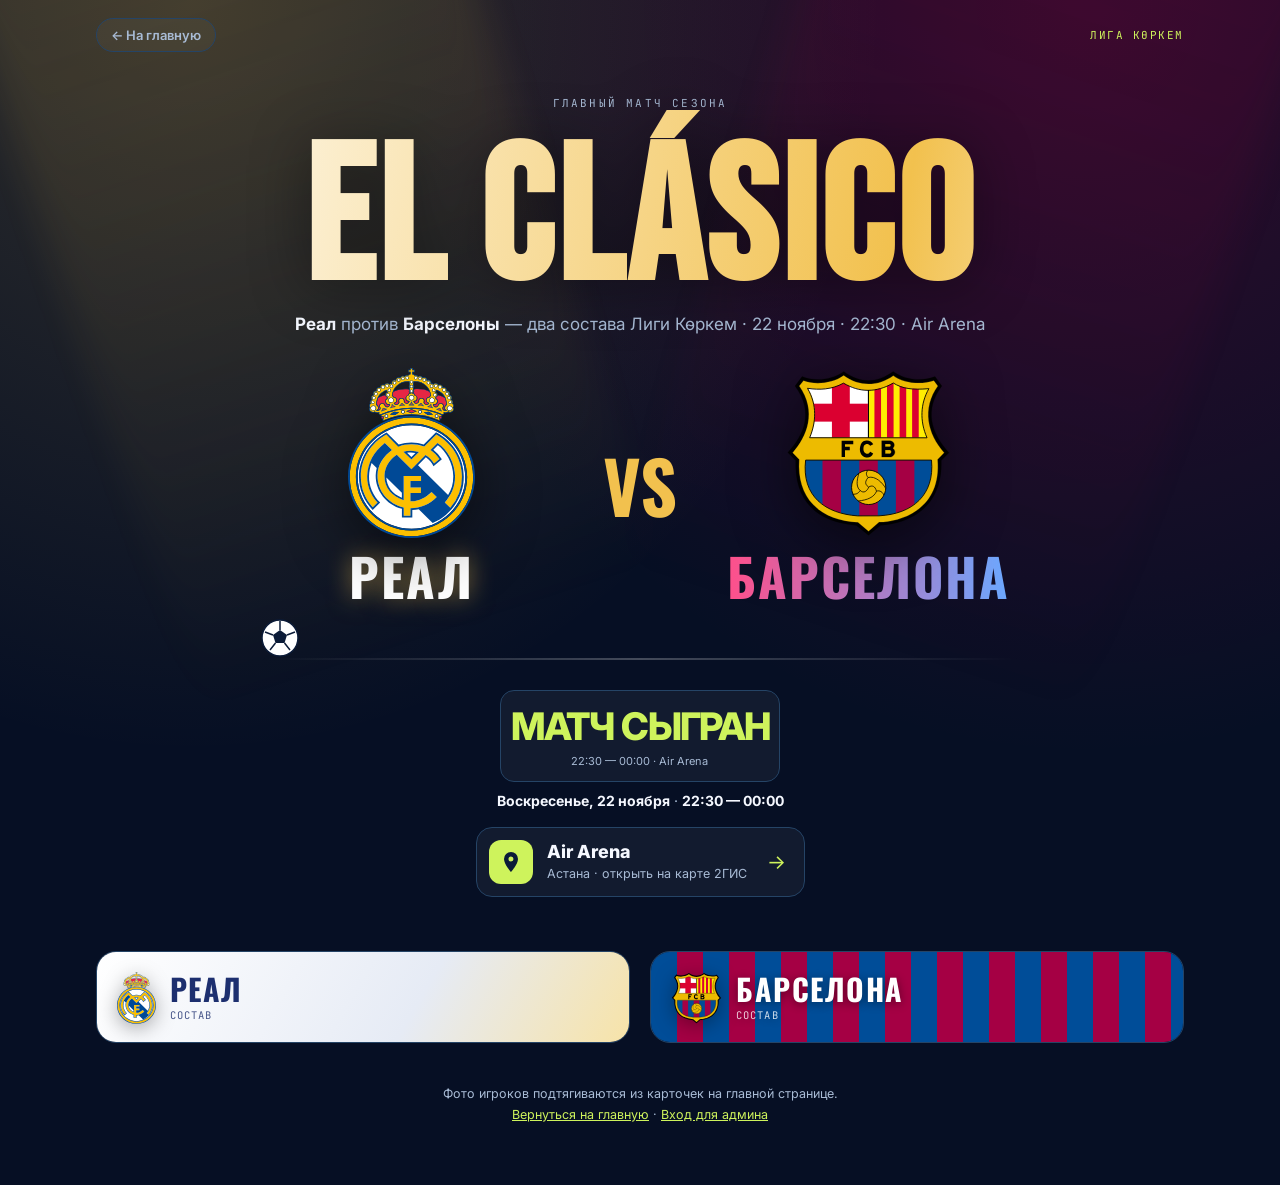
==== commit 1f83cb34: "Add files via upload" ====
--- a/el-clasico.html
+++ b/el-clasico.html
@@ -190,6 +190,12 @@
 .sheet-actions .wide{grid-column:1/-1;}
 .sheet-actions .danger{color:#ff8a7a;border-color:rgba(255,138,122,.45);}
 .sheet-cancel{width:100%;margin-top:10px;background:transparent;}
+.sheet-actions input,.sheet-actions select{grid-column:1/-1;font:inherit;font-size:16px;color:var(--ink);background:var(--bg);border:1px solid var(--line);border-radius:12px;padding:12px;min-height:46px;}
+.sheet-actions .choice[aria-pressed="true"]{border-color:var(--turf);background:rgba(206,243,92,.14);color:var(--turf);}
+.sheet-actions .primary{background:var(--turf);color:#0b1b38;border-color:var(--turf);font-weight:800;}
+.add-player-btn{display:block;width:calc(100% - 24px);margin:4px 12px 14px;font:inherit;font-size:14px;font-weight:700;color:var(--turf);
+  background:rgba(206,243,92,.06);border:1px dashed var(--turf);border-radius:12px;padding:12px;cursor:pointer;}
+.add-player-btn:hover{background:rgba(206,243,92,.12);}
 .foot{text-align:center;margin-top:40px;color:var(--ink-dim);font-size:12.5px;line-height:1.7;}
 .foot a{color:var(--turf);}
 
@@ -294,6 +300,7 @@
   <p class="foot">Фото игроков подтягиваются из карточек на главной странице.<br><a href="index.html">Вернуться на главную</a> · <button type="button" class="link-btn" id="adminLoginBtn">Вход для админа</button></p>
 </div>
 
+<datalist id="sitePlayersList"></datalist>
 <div class="sheet" id="sheet" hidden>
   <div class="sheet-card" role="dialog" aria-modal="true" aria-labelledby="sheetTitle">
     <div class="sheet-title" id="sheetTitle"></div>
@@ -324,6 +331,9 @@
   {name:"Алихан", id:6}, {name:"Алишер", id:null, photo:"img/players/alisher.webp"}
 ];
 
+/* Built-in players of the main page as [id, name] (copy of PLAYERS in index.html), offered when adding a player. */
+const SITE_BUILTIN = [[1,"Дархан"], [2,"Нұрсұлтан бажа"], [3,"Ерболат"], [4,"Қайрат"], [5,"Нұрбол"], [6,"Алихан"], [7,"Жандос"], [8,"Сәндібек"], [9,"Асет"], [10,"Асхат"], [11,"Азат"], [12,"Алдияр"], [13,"Саян брат"], [14,"Нұржігіт"], [15,"Ерлан"], [16,"Ерден"], [17,"Берік балдыз"], [18,"Талғат С"], [19,"Азамат"], [20,"Мақсат"], [21,"Әлібек"], [22,"Саят"], [23,"Нұрсұлтан"], [24,"Әзиз"], [25,"Айдос"], [26,"Ануар"], [27,"Нуржан Барса"], [28,"Нуржан Мансити"], [29,"Самат"], [30,"Самат Т"], [31,"Берік"], [32,"Алмат"]];
+
 const SUPABASE_URL = "https://zqcmalkwnonvpdpfnive.supabase.co";
 const SUPABASE_ANON_KEY = "eyJhbGciOiJIUzI1NiIsInR5cCI6IkpXVCJ9.eyJpc3MiOiJzdXBhYmFzZSIsInJlZiI6InpxY21hbGt3bm9udnBkcGZuaXZlIiwicm9sZSI6ImFub24iLCJpYXQiOjE3ODQzMTUyMjksImV4cCI6MjA5OTg5MTIyOX0.Jg2g1Ysm6sxayHot3XFTdHs9Q5ZvdEonglq4zp9zMRU";
 
@@ -367,7 +377,8 @@
       `<div class="squad-label ${starters.length>STARTERS?"over":""}"><span>Основа</span><b>${starters.length} / ${STARTERS}</b></div>`
       + (starters.length ? `<ol class="roster">${starters.map(([p,i])=>playerRow(p,team,i,++n)).join("")}</ol>` : `<div class="squad-empty">Пока никого</div>`)
       + `<div class="squad-label"><span>Замена</span><b>${subs.length}</b></div>`
-      + (subs.length ? `<ol class="roster">${subs.map(([p,i])=>playerRow(p,team,i,++n)).join("")}</ol>` : `<div class="squad-empty">Нет запасных</div>`);
+      + (subs.length ? `<ol class="roster">${subs.map(([p,i])=>playerRow(p,team,i,++n)).join("")}</ol>` : `<div class="squad-empty">Нет запасных</div>`)
+      + (isAdmin ? `<button type="button" class="add-player-btn" data-add="${team}">＋ Добавить игрока в ${TEAMS[team].to}</button>` : "");
     document.getElementById(cfg.countId).textContent = `${players.length} ${plural(players.length,"ИГРОК","ИГРОКА","ИГРОКОВ")}`;
   });
   const outBox = document.getElementById("outBox");
@@ -463,15 +474,20 @@
   };
   lineup = {real:saved.real.map(fix), barca:saved.barca.map(fix), out:(saved.out||[]).map(fix)};
 }
+/* All player cards of the site: built-in + added on the site, minus deleted ones. */
+let sitePlayers = SITE_BUILTIN.map(([id,name])=>({id,name}));
+async function loadSitePlayers(){
+  const rows = await sbGet(`select=key,value&key=in.(${encodeURIComponent('"custom-players","hidden-players"')})`);
+  const get = key=>{ try{ return JSON.parse(rows.find(r=>r.key===key)?.value || "[]"); }catch(e){ return []; } };
+  const hidden = new Set(get("hidden-players"));
+  const custom = get("custom-players").filter(c=>c && c.name).map(c=>({id:c.id, name:c.name}));
+  sitePlayers = [...SITE_BUILTIN.map(([id,name])=>({id,name})), ...custom].filter(p=>!hidden.has(p.id));
+}
+const findSitePlayer = name=>sitePlayers.find(p=>normName(p.name)===normName(name));
 /* Players added on the site itself (not in the built-in list) only have an id in the database: find them by name. */
-async function linkCustomPlayers(){
-  const missing = allInLineup().filter(p=>p.id===null);
-  if(!missing.length) return;
-  const rows = await sbGet(`select=value&key=eq.custom-players`);
-  let custom = [];
-  try{ custom = JSON.parse(rows[0]?.value || "[]"); }catch(e){}
-  missing.forEach(p=>{
-    const found = custom.find(c=>c && c.name && normName(c.name)===normName(p.name));
+function linkCustomPlayers(){
+  allInLineup().filter(p=>p.id===null).forEach(p=>{
+    const found = findSitePlayer(p.name);
     if(found) p.id = found.id;
   });
 }
@@ -492,7 +508,8 @@
     try{ await loadLineup(); }catch(e2){ /* offline: built-in line-up, editing disabled */ }
   }
   renderSquads();
-  try{ await linkCustomPlayers(); }catch(e){}
+  try{ await loadSitePlayers(); }catch(e){}
+  linkCustomPlayers();
   try{ await loadPhotos(); }catch(e){}
   renderSquads();
 }
@@ -641,6 +658,46 @@
 /* action sheet */
 const sheet = document.getElementById("sheet");
 function closeSheet(){ sheet.hidden = true; }
+
+/* adding a new player: pick a card from the site (the photo comes with it) or type any name */
+function openAddSheet(team){
+  const inSquads = allInLineup().map(p=>normName(p.name));
+  document.getElementById("sitePlayersList").innerHTML = sitePlayers
+    .filter(p=>!inSquads.includes(normName(p.name)))
+    .sort((a,b)=>a.name.localeCompare(b.name,"ru"))
+    .map(p=>`<option value="${esc(p.name)}"></option>`).join("");
+  const full = starterCount(lineup, team)>=STARTERS;
+  document.getElementById("sheetTitle").textContent = "Новый игрок";
+  document.getElementById("sheetSub").textContent = `${TEAMS[team].name} · начните вводить имя, подсказки — из карточек сайта`;
+  document.getElementById("sheetActions").innerHTML = `
+    <input type="text" id="newPlayerName" list="sitePlayersList" placeholder="Имя игрока" autocomplete="off" maxlength="40">
+    <button type="button" class="choice" data-role="start" aria-pressed="${!full}" ${full?"disabled":""}>В основу${full?" (уже 11)":""}</button>
+    <button type="button" class="choice" data-role="sub" aria-pressed="${full}">В замену</button>
+    <button type="button" class="wide primary" data-act="add">＋ Добавить</button>`;
+  sheet.dataset.team = team;
+  sheet.hidden = false;
+  document.getElementById("newPlayerName").focus();
+}
+function addPlayer(team, rawName, asSub){
+  const name = rawName.trim().replace(/\s+/g," ");
+  if(!name){ alert("Введите имя игрока."); return false; }
+  const key = normName(name);
+  for(const t of ["real","barca"]){
+    if(lineup[t].some(p=>normName(p.name)===key)){ alert(`${name} уже есть в составе: ${TEAMS[t].name}.`); return false; }
+  }
+  const next = clone();
+  const outIdx = next.out.findIndex(p=>normName(p.name)===key);
+  const site = findSitePlayer(name);
+  const known = [...REAL, ...BARCA].find(k=>normName(k.name)===key);
+  const p = outIdx!==-1 ? next.out.splice(outIdx,1)[0]
+    : {name: site?.name || known?.name || name, id: known?.id ?? site?.id ?? null, photo: known?.photo, sub:false, captain:false};
+  p.sub = asSub;
+  placeInto(next, team, p);
+  if(!asSub && p.sub) alert(`В основе уже ${STARTERS} — ${p.name} добавлен в замену.`);
+  commit(next);
+  if(p.id!==null && !p.photo && !photoById[p.id]) loadPhotos().then(renderSquads).catch(()=>{});
+  return true;
+}
 function openSheet(team, index){
   const p = lineup[team][index];
   const group = lineup[team].filter(x=>x.sub===p.sub);
@@ -662,9 +719,16 @@
   sheet.querySelector("[data-act]:not(:disabled)")?.focus();
 }
 document.getElementById("sheetActions").addEventListener("click", e=>{
+  const choice = e.target.closest(".choice");
+  if(choice){ sheet.querySelectorAll(".choice").forEach(c=>c.setAttribute("aria-pressed", String(c===choice))); return; }
   const btn = e.target.closest("[data-act]");
   if(!btn) return;
   const team = sheet.dataset.team, index = Number(sheet.dataset.index);
+  if(btn.dataset.act==="add"){
+    const asSub = sheet.querySelector('.choice[data-role="sub"]').getAttribute("aria-pressed")==="true";
+    if(addPlayer(team, document.getElementById("newPlayerName").value, asSub)) closeSheet();
+    return;
+  }
   closeSheet();
   ({up:()=>moveInGroup(team,index,-1), down:()=>moveInGroup(team,index,1), sub:()=>toggleSub(team,index),
     cap:()=>toggleCaptain(team,index), move:()=>transfer(team,index),
@@ -674,9 +738,14 @@
 document.getElementById("sheetCancel").addEventListener("click", closeSheet);
 sheet.addEventListener("click", e=>{ if(e.target===sheet) closeSheet(); });
 document.addEventListener("keydown", e=>{ if(e.key==="Escape" && !sheet.hidden) closeSheet(); });
+document.getElementById("sheetActions").addEventListener("keydown", e=>{
+  if(e.key==="Enter" && e.target.id==="newPlayerName"){ e.preventDefault(); sheet.querySelector('[data-act="add"]').click(); }
+});
 
 document.querySelector(".lineups").addEventListener("click", e=>{
   if(!isAdmin) return;
+  const add = e.target.closest("[data-add]");
+  if(add){ if(lineupLoaded) openAddSheet(add.dataset.add); else alert("База недоступна — обновите страницу."); return; }
   const row = e.target.closest(".player[data-team]");
   if(row) openSheet(row.dataset.team, Number(row.dataset.index));
 });
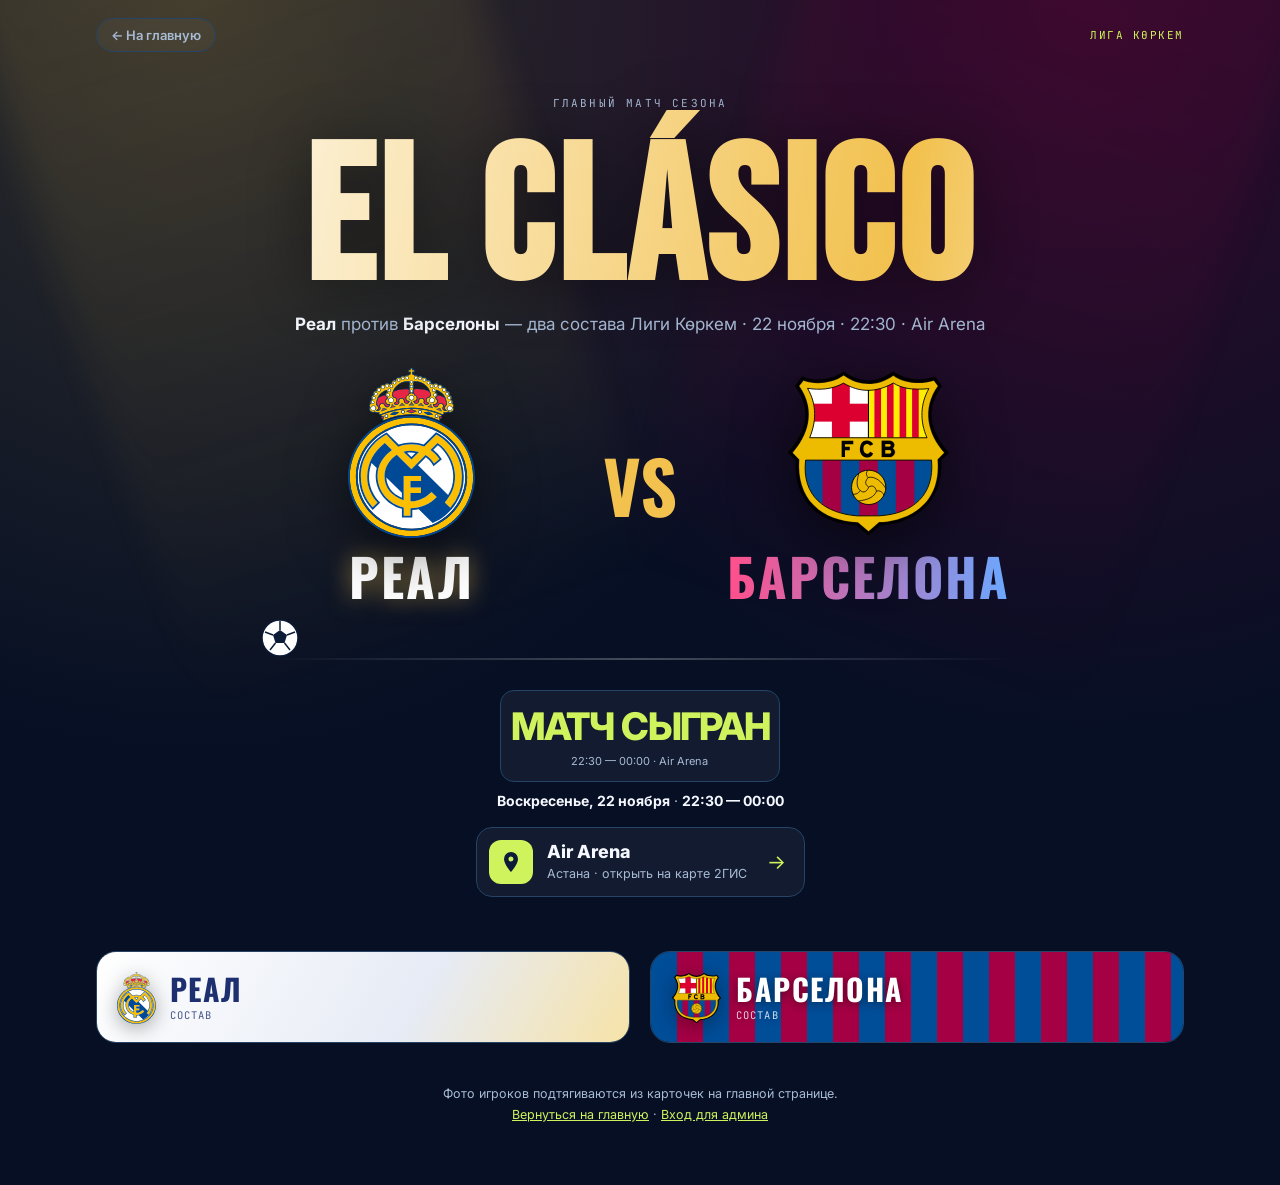
==== commit fe490941: "Update el-clasico.html" ====
--- a/el-clasico.html
+++ b/el-clasico.html
@@ -491,14 +491,71 @@
     if(found) p.id = found.id;
   });
 }
+/* Card photos are ~250 KB each; fetching them all in one response (~5 MB) often failed on phones.
+   Now: small thumbnails are kept on the phone, only changed photos are downloaded, one per request
+   (3 at a time, with retries), and each appears as soon as it arrives. */
+const THUMBS_KEY = "clasico-photo-thumbs-v1";
+const readThumbs = ()=>{ try{ return JSON.parse(localStorage.getItem(THUMBS_KEY)) || {}; }catch(e){ return {}; } };
+const writeThumbs = t=>{ try{ localStorage.setItem(THUMBS_KEY, JSON.stringify(t)); }catch(e){} };
+let renderQueued = false;
+const queueRender = ()=>{ if(!renderQueued){ renderQueued = true; requestAnimationFrame(()=>{ renderQueued = false; renderSquads(); }); } };
+function makeThumb(dataUrl){
+  return new Promise(res=>{
+    const im = new Image();
+    im.onload = ()=>{
+      try{
+        const S = 128, c = document.createElement("canvas"); c.width = c.height = S;
+        const side = Math.min(im.width, im.height), sy = Math.max(0, (im.height-side)*0.25);
+        c.getContext("2d").drawImage(im, (im.width-side)/2, sy, side, side, 0, 0, S, S);
+        res(c.toDataURL("image/jpeg", .82));
+      }catch(e){ res(dataUrl); }
+    };
+    im.onerror = ()=>res(null);
+    im.src = dataUrl;
+  });
+}
+async function fetchPhoto(id, tries=3){
+  for(let i=0;i<tries;i++){
+    try{
+      const rows = await sbGet(`select=value,updated_at&key=eq.${encodeURIComponent("photo:"+id)}`);
+      return rows[0] || null;
+    }catch(e){ if(i<tries-1) await new Promise(r=>setTimeout(r, 1200*(i+1))); }
+  }
+  throw new Error("photo " + id);
+}
+let photoRetryLeft = 1;
 async function loadPhotos(){
-  const ids = [...new Set(allInLineup().filter(p=>!p.photo && p.id!==null).map(p=>p.id))];
+  const ids = [...new Set(allInLineup().filter(p=>!p.photo && p.id!==null).map(p=>String(p.id)))];
   if(!ids.length) return;
-  const keys = ids.map(id=>`"photo:${id}"`).join(",");
-  const rows = await sbGet(`select=key,value&key=in.(${encodeURIComponent(keys)})`);
-  rows.forEach(row=>{
-    if(typeof row.value==="string" && /^(data:image\/|https:\/\/)/.test(row.value)) photoById[row.key.slice(6)] = row.value;
-  });
+  const thumbs = readThumbs();
+  ids.forEach(id=>{ if(thumbs[id]?.d) photoById[id] = thumbs[id].d; });
+  queueRender();
+  // which photos changed since they were saved on this phone (tiny request: no images)
+  let stamps = null;
+  try{
+    const rows = await sbGet(`select=key,updated_at&key=in.(${encodeURIComponent(ids.map(id=>`"photo:${id}"`).join(","))})`);
+    stamps = Object.fromEntries(rows.map(r=>[r.key.slice(6), r.updated_at]));
+  }catch(e){}
+  const todo = ids.filter(id=>stamps ? (id in stamps && thumbs[id]?.u!==stamps[id]) : !thumbs[id]);
+  let next = 0;
+  const worker = async ()=>{
+    while(next < todo.length){
+      const id = todo[next++];
+      try{
+        const row = await fetchPhoto(id);
+        if(!row || typeof row.value!=="string" || !/^(data:image\/|https:\/\/)/.test(row.value)) continue;
+        const thumb = await makeThumb(row.value);
+        if(!thumb) continue;
+        photoById[id] = thumb;
+        thumbs[id] = {u:row.updated_at, d:thumb};
+        writeThumbs(thumbs);
+        queueRender();
+      }catch(e){ failed = true; /* stays as initials (or its saved thumbnail) for now */ }
+    }
+  };
+  let failed = false;
+  await Promise.all([worker(), worker(), worker()]);
+  if(failed && photoRetryLeft-- > 0) setTimeout(()=>loadPhotos().catch(()=>{}), 8000); // one more round for the ones that didn't come
 }
 async function init(){
   try{ await loadLineup(); }
